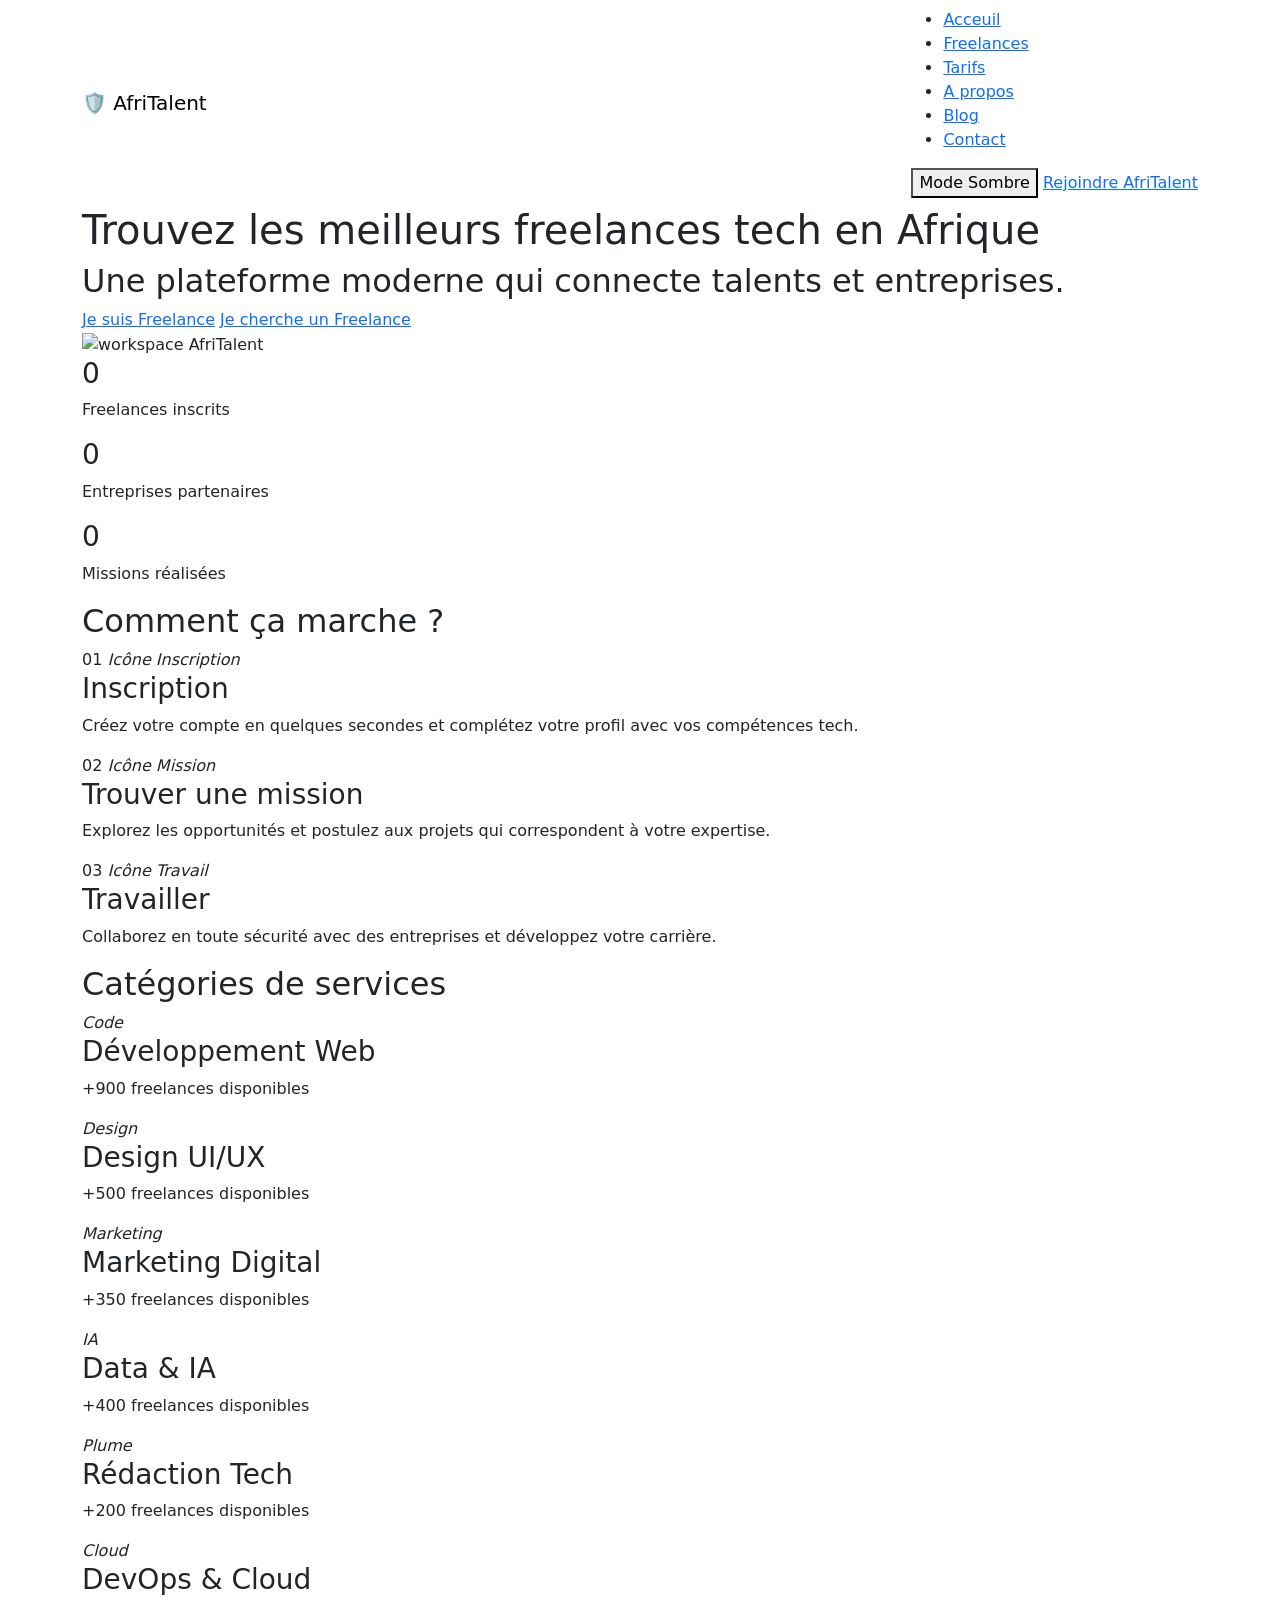
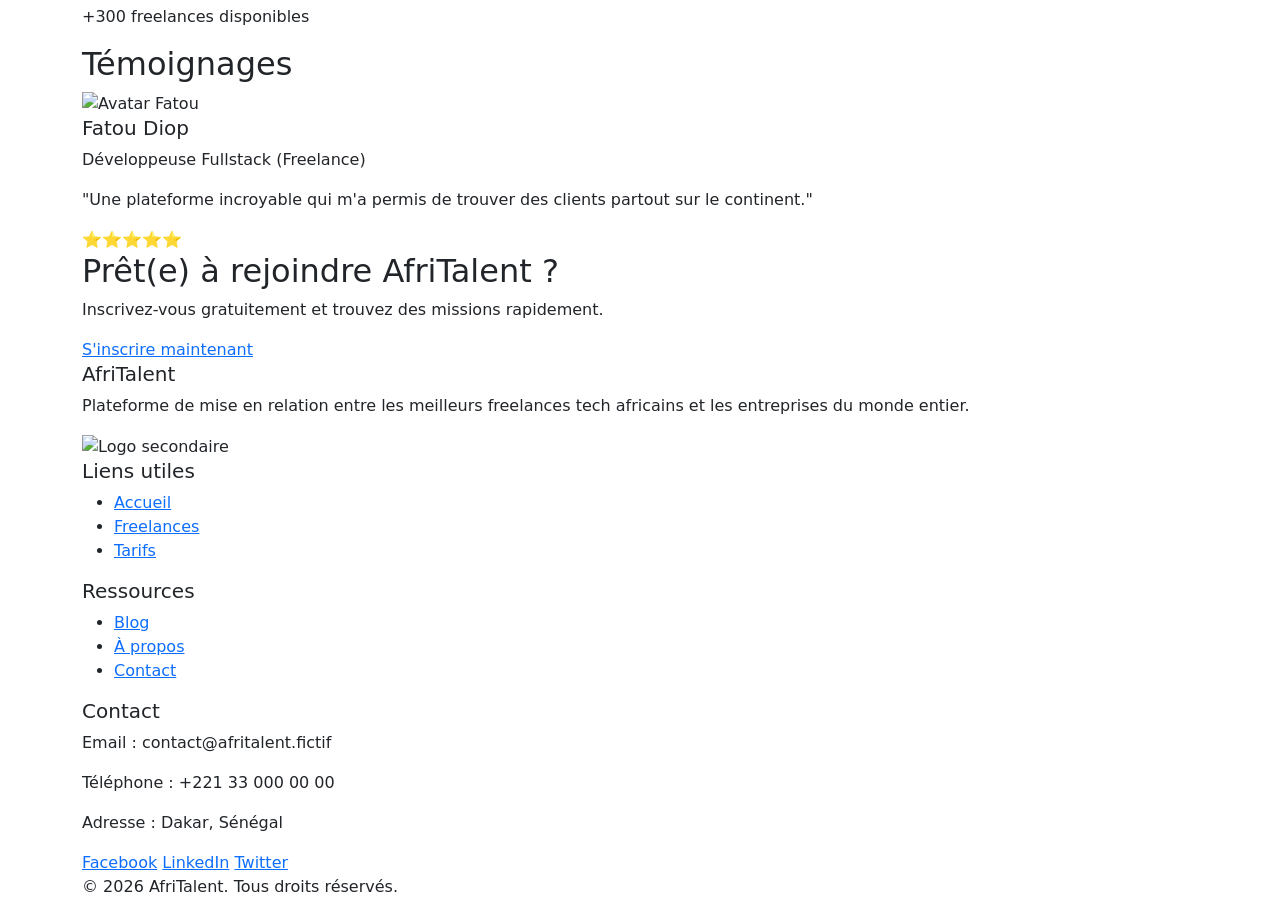
==== index.html @ 38b50f3f "HTML : structure complète des 5 pages avec sections et contenu texte" ====
<!DOCTYPE html>
<html lang="fr">
<head>
    <meta charset="UTF-8">
    <meta name="viewport" content="width=device-width, initial-scale=1.0">
    <title>AfriTalent</title>
    <link href="https://cdn.jsdelivr.net/npm/bootstrap@5.3.3/dist/css/bootstrap.min.css" rel="stylesheet">
    <link rel="stylesheet" href="css/style.css">
</head>
<body>
    <header>
        <nav class="navbar navbar-expand-lg">
            <div class="container">
                <a class="navbar-brand logo" href="index.html">
                  <span class="tech-icon">🛡️</span> Afri<span>Talent</span>
                </a>
                <div id="navbarNav">
                    <ul>
                        <li><a href="index.html">Acceuil</a></li>
                        <li><a href="freelances.html">Freelances</a></li>
                        <li><a href="tarifs.html">Tarifs</a></li>
                        <li><a href="about.html">A propos</a></li>
                        <li><a href="#blog">Blog</a></li>
                        <li><a href="contact.html">Contact</a></li>
                    </ul>
                    <button id="darkModeToggle">Mode Sombre</button>
                    <a href="contact.html">Rejoindre AfriTalent</a>

                </div>

          
            </div>
        </nav>
    </header>
    <main>
        <section>
            <div class="container">
                <h1>Trouvez les meilleurs freelances tech en Afrique</h1>
                <h2>Une plateforme moderne qui connecte talents et entreprises.</h2>
                <div>
                    <a href="freelances.html">Je suis Freelance</a>
                    <a href="freelances.html">Je cherche un Freelance</a>
                </div>

                <div class="hero-images">
                    <img src="Images/workspace.jpg" alt="workspace AfriTalent">

                </div>
                <div class="stats-container">
                    <div class="stat-item">
                        <h3 class="counter" data-target="2500">0</h3>
                        <p>Freelances inscrits</p>
                    </div>
                    
                        <div class="stat-item">
                            <h3 class="counter" data-target="800">0</h3>
                            <p>Entreprises partenaires</p>
                        </div>
                        <div class="stat-item">
                            <h3 class="counter" data-target="12000">0</h3>
                            <p>Missions réalisées</p>
                        </div>


                    
                </div>
            </div>
        </section>
        <section>
            <div class="container">
                <h2>Comment ça marche ?</h2>
                <div class="bento-raw-container">
                    <div class="bento-card">
                       <span>01</span>
                       <i class="icon-placeholder">Icône Inscription</i>
                       <h3>Inscription</h3>
                       <p>Créez votre compte en quelques secondes et complétez votre profil avec vos compétences tech.</p>
                    </div>
                   <div class="bento-card">
                      <span>02</span>
                      <i class="icon-placeholder">Icône Mission</i>
                      <h3>Trouver une mission</h3>
                      <p>Explorez les opportunités et postulez aux projets qui correspondent à votre expertise.</p>
                   </div>
                   <div class="bento-card">
                      <span>03</span>
                      <i class="icon-placeholder">Icône Travail</i>
                      <h3>Travailler</h3>
                      <p>Collaborez en toute sécurité avec des entreprises et développez votre carrière.</p>
                  </div>
               </div>
           </div>
       </section>

       <section>
         <div class="container">
             <h2>Catégories de services</h2>
             <div class="categories-raw-container">
                 <div class="category-card">
                      <i class="icon-placeholder">Code</i>
                      <h3>Développement Web</h3>
                      <p>+900 freelances disponibles</p>
                 </div>
                 <div class="category-card">
                     <i class="icon-placeholder">Design</i>
                     <h3>Design UI/UX</h3>
                     <p>+500 freelances disponibles</p>
                </div>
                <div class="category-card">
                 <i class="icon-placeholder">Marketing</i>
                 <h3>Marketing Digital</h3>
                 <p>+350 freelances disponibles</p>
               </div>
               <div class="category-card">
                  <i class="icon-placeholder">IA</i>
                  <h3>Data & IA</h3>
                  <p>+400 freelances disponibles</p>
              </div>
              <div class="category-card">
                  <i class="icon-placeholder">Plume</i>
                  <h3>Rédaction Tech</h3>
                  <p>+200 freelances disponibles</p>
              </div>
              <div class="category-card">
                 <i class="icon-placeholder">Cloud</i>
                 <h3>DevOps & Cloud</h3>
                 <p>+300 freelances disponibles</p>
              </div>
        </div>
      </div>
    </section>

    <section>
      <div class="container">
        <h2>Témoignages</h2>
        <div id="testimonialCarousel" class="carousel slide" data-bs-ride="carousel">
          <div class="carousel-inner">
            <div class="carousel-item active">
              <img src="images/avatar1.jpg" alt="Avatar Fatou">
              <h5>Fatou Diop</h5>
              <p>Développeuse Fullstack (Freelance)</p>
              <p>"Une plateforme incroyable qui m'a permis de trouver des clients partout sur le continent."</p>
              <span>⭐⭐⭐⭐⭐</span>
            </div>
            <div class="carousel-item">
              <img src="images/avatar2.jpg" alt="Avatar Amadou">
              <h5>Amadou Koné</h5>
              <p>Directeur Tech (Entreprise)</p>
              <p>"Le recrutement de développeurs qualifiés est devenu simple, rapide et transparent."</p>
              <span>⭐⭐⭐⭐⭐</span>
            </div>
            <div class="carousel-item">
              <img src="images/avatar3.jpg" alt="Avatar Samuel">
              <h5>Samuel Mensah</h5>
              <p>Expert Cloud (Freelance)</p>
              <p>"Le système de paiement et de suivi des missions me donne une totale tranquillité d'esprit."</p>
              <span>⭐⭐⭐⭐⭐</span>
            </div>
          </div>
        </div>
      </div>
    </section>

    <section>
      <div class="container">
        <h2>Prêt(e) à rejoindre AfriTalent ?</h2>
        <p>Inscrivez-vous gratuitement et trouvez des missions rapidement.</p>
        <a href="contact.html">S'inscrire maintenant</a>
      </div>
    </section>

  </main>

  <footer>
    <div class="container">
      <div class="footer-row">
        <div class="footer-col">
          <h5>AfriTalent</h5>
          <p>Plateforme de mise en relation entre les meilleurs freelances tech africains et les entreprises du monde entier.</p>
          <img src="images/logo-footer.png" alt="Logo secondaire">
        </div>
        <div class="footer-col">
          <h5>Liens utiles</h5>
          <ul>
            <li><a href="index.html">Accueil</a></li>
            <li><a href="freelances.html">Freelances</a></li>
            <li><a href="tarifs.html">Tarifs</a></li>
          </ul>
        </div>
        <div class="footer-col">
          <h5>Ressources</h5>
          <ul>
            <li><a href="#blog">Blog</a></li>
            <li><a href="about.html">À propos</a></li>
            <li><a href="contact.html">Contact</a></li>
          </ul>
        </div>
        <div class="footer-col">
          <h5>Contact</h5>
          <p>Email : contact@afritalent.fictif</p>
          <p>Téléphone : +221 33 000 00 00</p>
          <p>Adresse : Dakar, Sénégal</p>
          <div class="social-links">
            <a href="#">Facebook</a>
            <a href="#">LinkedIn</a>
            <a href="#">Twitter</a>
          </div>
        </div>
      </div>
      
      <div class="footer-bottom">
        <p>&copy; <span id="year">2026</span> AfriTalent. Tous droits réservés.</p>
      </div>
    </div>
  </footer>
                </div>
            </div>
        </section>
    </main>

    <script src="https://cdn.jsdelivr.net/npm/bootstrap@5.3.3/dist/js/bundle.min.js"></script>
    <script src="js/main.js"></script>
</body>
</html>
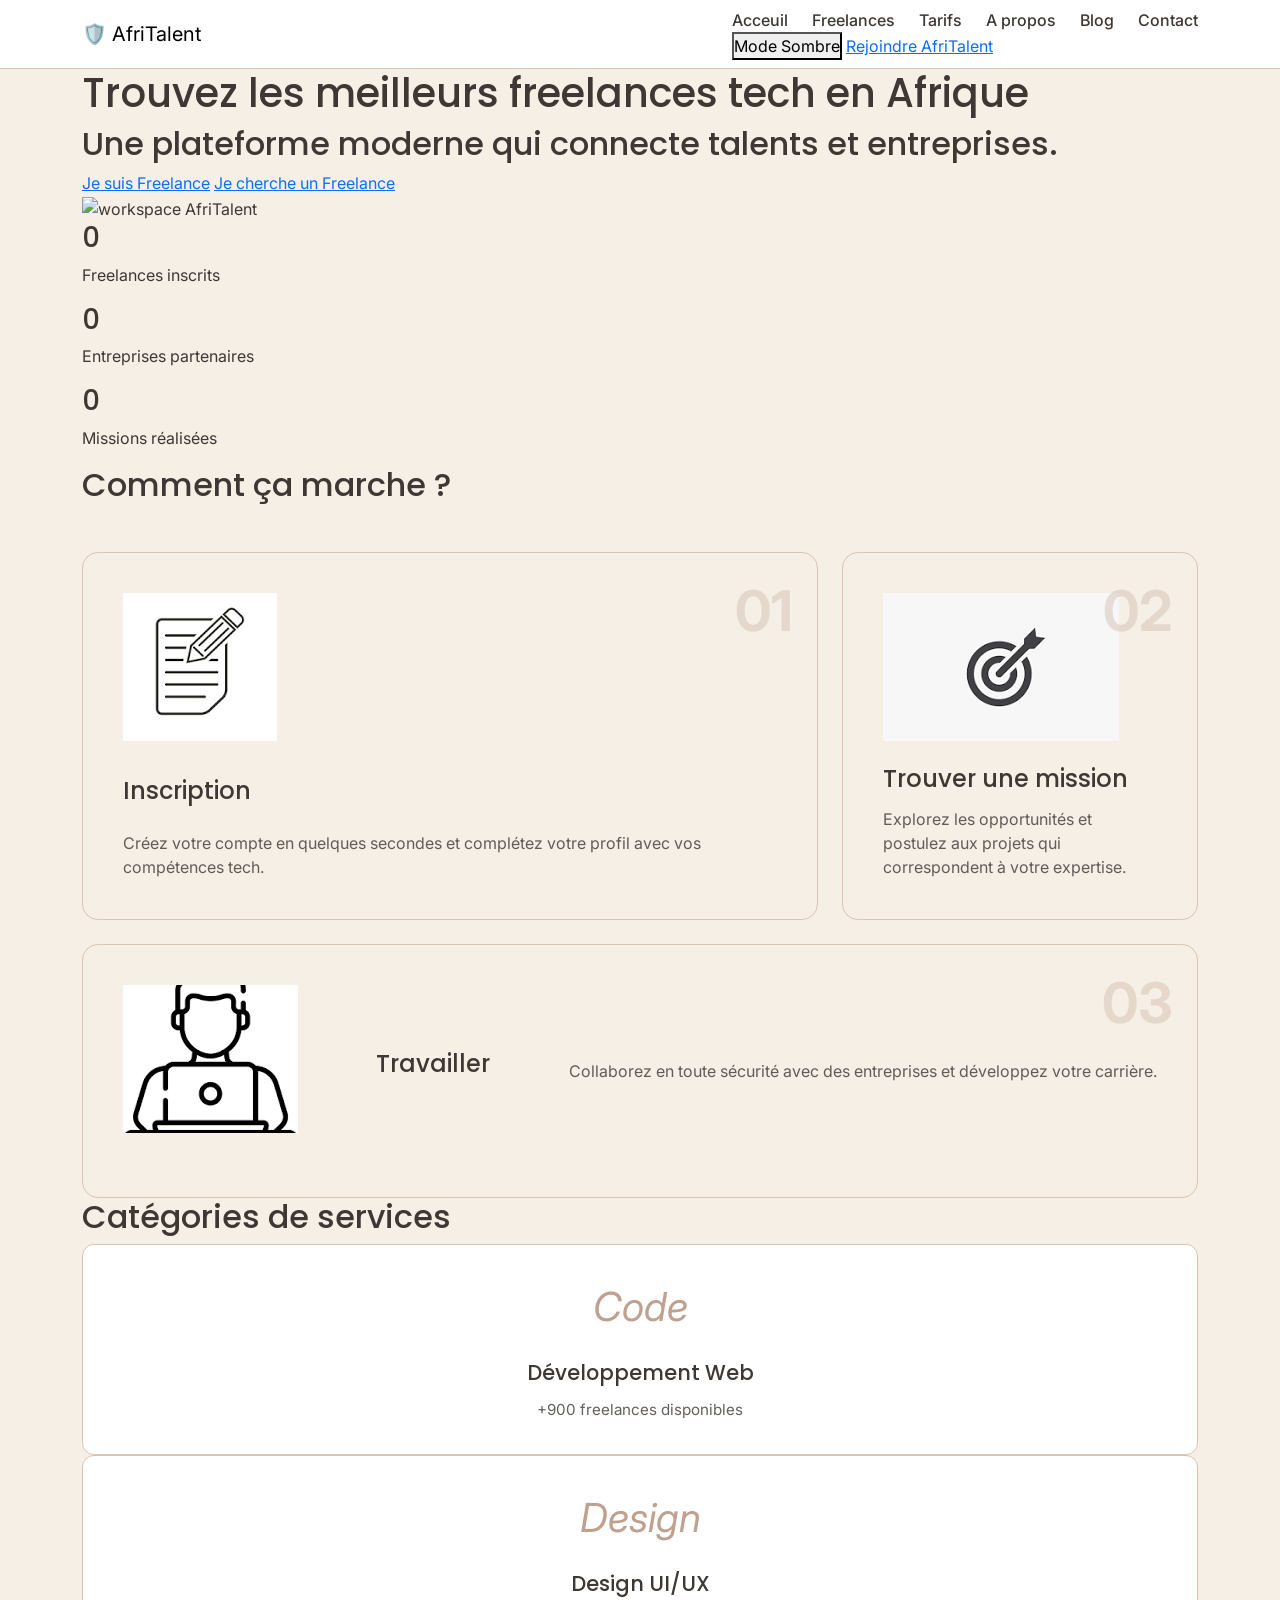
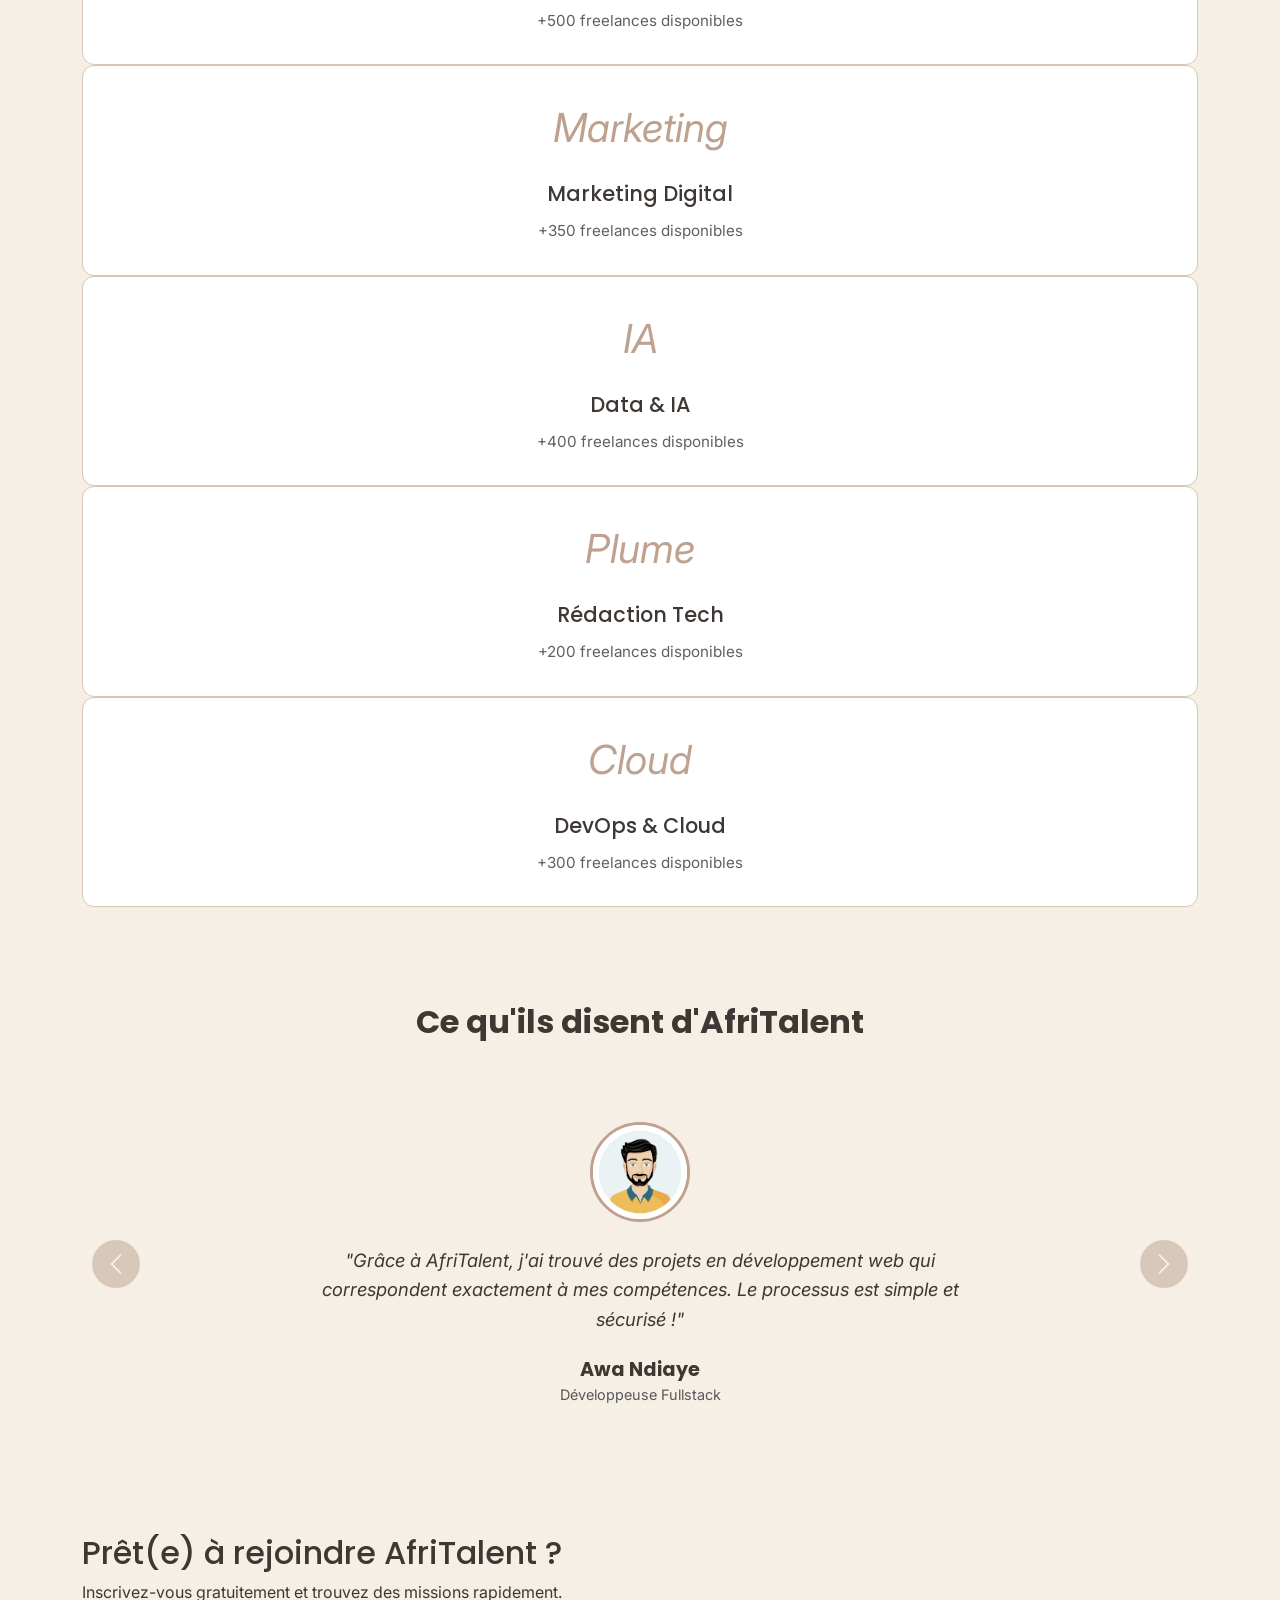
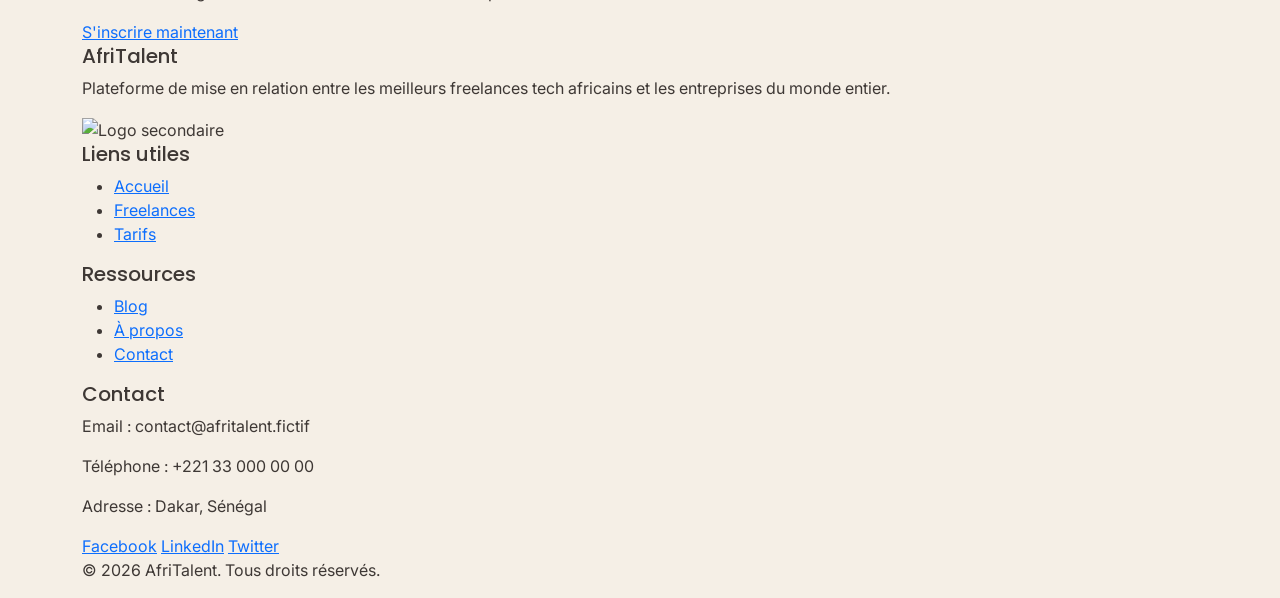
==== commit d613178a: "Design de la page d'accueil avec Bento Grid, Catégories et Carrousel" ====
--- a/index.html
+++ b/index.html
@@ -6,6 +6,7 @@
     <title>AfriTalent</title>
     <link href="https://cdn.jsdelivr.net/npm/bootstrap@5.3.3/dist/css/bootstrap.min.css" rel="stylesheet">
     <link rel="stylesheet" href="css/style.css">
+    
 </head>
 <body>
     <header>
@@ -44,6 +45,7 @@
 
                 <div class="hero-images">
                     <img src="Images/workspace.jpg" alt="workspace AfriTalent">
+                    
 
                 </div>
                 <div class="stats-container">
@@ -72,19 +74,19 @@
                 <div class="bento-raw-container">
                     <div class="bento-card">
                        <span>01</span>
-                       <i class="icon-placeholder">Icône Inscription</i>
+                       <i class="icon-placeholder"><img src="images/inscription.png" alt="inscription"></i>
                        <h3>Inscription</h3>
                        <p>Créez votre compte en quelques secondes et complétez votre profil avec vos compétences tech.</p>
                     </div>
                    <div class="bento-card">
                       <span>02</span>
-                      <i class="icon-placeholder">Icône Mission</i>
+                      <i class="icon-placeholder"><img src="images/téléchargement (2).png" alt="mission"></i>
                       <h3>Trouver une mission</h3>
                       <p>Explorez les opportunités et postulez aux projets qui correspondent à votre expertise.</p>
                    </div>
                    <div class="bento-card">
                       <span>03</span>
-                      <i class="icon-placeholder">Icône Travail</i>
+                      <i class="icon-placeholder"><img src="images/travail.png" alt="travail"></i>
                       <h3>Travailler</h3>
                       <p>Collaborez en toute sécurité avec des entreprises et développez votre carrière.</p>
                   </div>
@@ -130,36 +132,48 @@
       </div>
     </section>
 
-    <section>
-      <div class="container">
-        <h2>Témoignages</h2>
-        <div id="testimonialCarousel" class="carousel slide" data-bs-ride="carousel">
-          <div class="carousel-inner">
-            <div class="carousel-item active">
-              <img src="images/avatar1.jpg" alt="Avatar Fatou">
-              <h5>Fatou Diop</h5>
-              <p>Développeuse Fullstack (Freelance)</p>
-              <p>"Une plateforme incroyable qui m'a permis de trouver des clients partout sur le continent."</p>
-              <span>⭐⭐⭐⭐⭐</span>
-            </div>
-            <div class="carousel-item">
-              <img src="images/avatar2.jpg" alt="Avatar Amadou">
-              <h5>Amadou Koné</h5>
-              <p>Directeur Tech (Entreprise)</p>
-              <p>"Le recrutement de développeurs qualifiés est devenu simple, rapide et transparent."</p>
-              <span>⭐⭐⭐⭐⭐</span>
-            </div>
-            <div class="carousel-item">
-              <img src="images/avatar3.jpg" alt="Avatar Samuel">
-              <h5>Samuel Mensah</h5>
-              <p>Expert Cloud (Freelance)</p>
-              <p>"Le système de paiement et de suivi des missions me donne une totale tranquillité d'esprit."</p>
-              <span>⭐⭐⭐⭐⭐</span>
-            </div>
-          </div>
-        </div>
-      </div>
-    </section>
+   <section class="testimonials-section">
+    <div class="container">
+        <h2 class="text-center mb-5 fw-bold">Ce qu'ils disent d'AfriTalent</h2>
+        
+        <div id="testimonialCarousel" class="carousel slide" data-bs-ride="carousel" data-bs-interval="4000">
+            <div class="carousel-inner">
+                
+                <!-- Témoignage 1 (Actif) -->
+                <div class="carousel-item active">
+                    <div class="testimonial-item">
+                        <!-- Remplacer l'URL par une vraie image de ton dossier si nécessaire -->
+                        <img src="images/avatar3.jpg" alt="Avatar Awa Ndiaye">
+                        <p>"Grâce à AfriTalent, j'ai trouvé des projets en développement web qui correspondent exactement à mes compétences. Le processus est simple et sécurisé !"</p>
+                        <h5>Awa Ndiaye</h5>
+                        <small class="text-muted">Développeuse Fullstack</small>
+                    </div>
+                </div>
+                
+                <!-- Témoignage 2 -->
+                <div class="carousel-item">
+                    <div class="testimonial-item">
+                        <img src="images/avatar1.avif" alt="Avatar Moussa Kamara">
+                        <p>"Une plateforme moderne et indispensable pour recruter les meilleurs talents tech en Afrique. Nous avons trouvé notre perle rare en quelques jours."</p>
+                        <h5>Moussa Kamara</h5>
+                        <small class="text-muted">Directeur Tech – InnoTech</small>
+                    </div>
+                </div>
+
+            </div>
+            
+            <!-- Boutons Précédent / Suivant -->
+            <button class="carousel-control-prev" type="button" data-bs-target="#testimonialCarousel" data-bs-slide="prev">
+                <span class="carousel-control-prev-icon" aria-hidden="true"></span>
+                <span class="visually-hidden">Précédent</span>
+            </button>
+            <button class="carousel-control-next" type="button" data-bs-target="#testimonialCarousel" data-bs-slide="next">
+                <span class="carousel-control-next-icon" aria-hidden="true"></span>
+                <span class="visually-hidden">Suivant</span>
+            </button>
+        </div>
+    </div>
+</section>
 
     <section>
       <div class="container">
--- a/css/style.css
+++ b/css/style.css
@@ -0,0 +1,343 @@
+/* ==========================================================================
+   1. VARIABLES CSS (6 obligatoires) & POLICES GOOGLE FONTS
+   ========================================================================== */
+/* Importation des 2 Google Fonts (Titres: Poppins / Corps: Inter) */
+@import url('https://fonts.googleapis.com/css2?family=Inter:wght@400;500&family=Poppins:wght@600;700&display=swap');
+
+:root {
+    /* Ta palette personnalisée issue de l'image */
+    --primary-color: #bfa18f;       /* 1. Couleur principale (Taupe/Sable soutenu) */
+    --secondary-color: #d9c5b2;     /* 2. Couleur secondaire (Beige doux) */
+    --light-color: #f5efe6;         /* 3. Couleur claire (Crème de fond principal) */
+    --dark-color: #3e3835;          /* 4. Couleur sombre (Texte et contrastes foncés) */
+    
+    /* Typographie */
+    --font-titles: 'Poppins', sans-serif; /* 5. Police pour les titres */
+    --font-body: 'Inter', sans-serif;     /* 6. Police pour le corps de texte */
+}
+
+/* ==========================================================================
+   2. RESET CSS & STYLES DE BASE (Marges, paddings, body)
+   ========================================================================== */
+* {
+    margin: 0;
+    padding: 0;
+    box-sizing: border-box;
+}
+
+body {
+    font-family: var(--font-body);
+    background-color: var(--light-color);
+    color: var(--dark-color);
+}
+
+h1, h2, h3, h4, h5, h6 {
+    font-family: var(--font-titles);
+    color: var(--dark-color);
+}
+
+/* ==========================================================================
+   3. NAVBAR STYLISÉE (Liens alignés)
+   ========================================================================== */
+header {
+    background-color: #ffffff;
+    border-bottom: 1px solid var(--secondary-color);
+}
+
+/* Alignement horizontal des liens du menu */
+#navbarNav ul {
+    list-style: none;
+    display: flex;
+    align-items: center;
+    gap: 1.5rem;
+    margin: 0;
+    padding: 0;
+}
+
+#navbarNav ul li a {
+    text-decoration: none;
+    color: var(--dark-color);
+    font-weight: 500;
+}
+/* ==========================================================================
+   4. SECTION HERO (Disposition asymétrique & Typographie expressive)
+   ========================================================================== */
+.hero-section {
+    padding: 5rem 0;
+    background-color: var(--light-color); /* Ton fond crème #F5EFE6 */
+}
+
+/* Aligne le texte à gauche et l'image à droite de façon asymétrique */
+.hero-row {
+    display: flex;
+    align-items: center;
+    justify-content: space-between;
+    flex-wrap: wrap;
+    gap: 3rem;
+}
+
+/* Bloc de texte (prend un peu plus de la moitié de l'espace) */
+.hero-text {
+    flex: 1;
+    min-width: 300px;
+}
+
+/* H1 très grand et expressif avec ta police Poppins */
+.hero-text h1 {
+    font-size: 3rem;
+    line-height: 1.2;
+    color: var(--dark-color); /* Ton marron/taupe foncé */
+    margin-bottom: 1.5rem;
+}
+
+.hero-text p {
+    font-size: 1.2rem;
+    color: var(--dark-color);
+    opacity: 0.9;
+    margin-bottom: 2.5rem;
+}
+
+/* Conteneur des deux boutons d'action (CTA) */
+.hero-buttons {
+    display: flex;
+    gap: 1rem;
+    flex-wrap: wrap;
+}
+
+/* Style de tes boutons personnalisés avec ta palette */
+.hero-btn-primary {
+    background-color: var(--primary-color); /* Taupe soutenu */
+    color: #ffffff !important;
+    padding: 0.8rem 1.8rem;
+    border-radius: 8px;
+    font-weight: 500;
+    border: none;
+    transition: background-color 0.2s ease;
+}
+
+.hero-btn-primary:hover {
+    background-color: var(--dark-color);
+}
+
+.hero-btn-secondary {
+    background-color: transparent;
+    color: var(--dark-color) !important;
+    padding: 0.8rem 1.8rem;
+    border-radius: 8px;
+    font-weight: 500;
+    border: 2px solid var(--secondary-color); /* Bordure beige doux */
+    transition: all 0.2s ease;
+}
+
+.hero-btn-secondary:hover {
+    background-color: var(--secondary-color);
+}
+
+/* Bloc Image (prend le reste de l'espace à droite) */
+.hero-image {
+    flex: 1;
+    min-width: 300px;
+    text-center: right;
+}
+
+/* Image fluide et légèrement stylisée */
+.hero-image img {
+    max-width: 100%;
+    height: auto;
+    border-radius: 12px;
+}/* ==========================================================================
+   5. SECTION "COMMENT ÇA MARCHE" (Bento Grid avec CSS Grid)
+   ========================================================================== */
+.bento-grid-section {
+    padding: 5rem 0;
+    background-color: #ffffff; /* Fond blanc pour détacher de la section Hero */
+}
+
+/* Conteneur principal en CSS Grid */
+.bento-raw-container {
+    display: grid;
+    grid-template-columns: repeat(3, 150fr); /* 3 colonnes de base */
+    gap: 1.5rem; /* Espace entre les cases */
+    margin-top: 3rem;
+}
+
+/* Style général de chaque carte Bento */
+.bento-card {
+    background-color: var(--light-color); /* Ton fond crème #F5EFE6 */
+    border: 1px solid var(--secondary-color); /* Bordure beige doux */
+    border-radius: 16px;
+    padding: 2.5rem;
+    position: relative;
+    overflow: hidden;
+    display: flex;
+    flex-direction: column;
+    justify-content: space-between;
+}
+
+/* Effet de disposition asymétrique pour la Bento Box (sur grand écran) */
+/* La carte 1 (Inscription) prendra deux colonnes de large */
+.bento-card:nth-child(1) {
+    grid-column: span 2;
+}
+
+/* La carte 2 (Trouver une mission) prendra une colonne */
+.bento-card:nth-child(2) {
+    grid-column: span 1;
+}
+
+/* La carte 3 (Travailler) occupera toute la largeur en dessous */
+.bento-card:nth-child(3) {
+    grid-column: span 3;
+    flex-direction: row; /* Aligne le texte horizontalement pour cette grande carte */
+    align-items: center;
+    gap: 2rem;
+}
+
+/* Stylisation des petits éléments à l'intérieur */
+.bento-card span {
+    font-size: 3.5rem;
+    font-weight: 700;
+    color: var(--primary-color); /* Ton taupe #BFA18F */
+    opacity: 0.3;
+    position: absolute;
+    top: 1rem;
+    right: 1.5rem;
+}
+
+.bento-card i {
+    font-size: 2.5rem;
+    color: var(--primary-color);
+    margin-bottom: 1.5rem;
+}
+
+/* Ajustement pour le texte de la carte 3 qui est à l'horizontale */
+.bento-card:nth-child(3) .bento-text-wrapper {
+    flex: 1;
+}
+
+.bento-card h3 {
+    font-size: 1.5rem;
+    margin-bottom: 0.8rem;
+    color: var(--dark-color);
+}
+
+.bento-card p {
+    font-size: 1rem;
+    color: var(--dark-color);
+    opacity: 0.8;
+    margin: 0;
+}
+/* ==========================================================================
+   6. SECTION "CATÉGORIES DE SERVICES" (Cartes & Effets Hover obligatoires)
+   ========================================================================== */
+.categories-section {
+    padding: 5rem 0;
+    background-color: var(--light-color); /* Ton fond crème #F5EFE6 */
+}
+
+/* Style de base pour chaque carte de service */
+.category-card {
+    background-color: #ffffff;
+    border: 1px solid var(--secondary-color); /* Bordure beige doux */
+    border-radius: 12px;
+    padding: 2rem;
+    text-align: center;
+    /* Transition fluide indispensable pour l'effet de survol */
+    transition: transform 0.3s ease, box-shadow 0.3s ease, border-color 0.3s ease;
+    height: 100%; /* Pour que toutes les cartes aient la même hauteur */
+}
+
+/* Icônes dans les cartes */
+.category-card i {
+    font-size: 2.5rem;
+    color: var(--primary-color); /* Ton taupe #BFA18F */
+    margin-bottom: 1.5rem;
+    display: inline-block;
+}
+
+.category-card h3 {
+    font-size: 1.3rem;
+    margin-bottom: 0.8rem;
+    color: var(--dark-color);
+}
+
+.category-card p {
+    font-size: 0.95rem;
+    color: var(--dark-color);
+    opacity: 0.8;
+    margin: 0;
+}
+
+/* L'EFFET HOVER EXIGÉ PAR LE SUJET */
+.category-card:hover {
+    transform: translateY(-8px); /* La carte se soulève de 8 pixels */
+    box-shadow: 0 10px 20px rgba(62, 56, 53, 0.15); /* Apparition d'une ombre douce */
+    border-color: var(--primary-color); /* La bordure devient taupe au survol */
+}
+/* ==========================================================================
+   7. SECTION TÉMOIGNAGES (Carrousel Bootstrap - Version Corrigée)
+   ========================================================================== */
+.testimonials-section {
+    padding: 6rem 0; /* Plus d'espace en haut et en bas pour respirer */
+    background-color: var(--bg-light-color); /* Utilise ton fond crème */
+}
+
+/* Centre et limite la largeur du carrousel */
+.carousel-inner {
+    max-width: 750px;
+    margin: 0 auto;
+}
+
+.testimonial-item {
+    text-align: center;
+    padding: 2rem 3rem; /* Plus d'espace sur les côtés pour éviter que le texte touche les flèches */
+}
+
+.testimonial-item img {
+    width: 100px;
+    height: 100px;
+    border-radius: 50%;
+    object-fit: cover;
+    margin: 0 auto 1.5rem auto;
+    display: block;
+    border: 3px solid var(--primary-color); /* Ta bordure taupe */
+}
+
+.testimonial-item p {
+    font-size: 1.15rem;
+    font-style: italic;
+    color: var(--dark-color);
+    line-height: 1.6;
+    margin-bottom: 1.5rem;
+}
+
+.testimonial-item h5 {
+    font-size: 1.2rem;
+    font-weight: 700;
+    color: var(--dark-color);
+    margin-bottom: 0.2rem;
+}
+
+.testimonial-item small {
+    display: block;
+    font-size: 0.9rem;
+    color: var(--primary-color); /* Le métier s'affiche en taupe */
+}
+
+/* Correction des flèches pour qu'elles soient bien visibles (en taupe) */
+.carousel-control-prev-icon,
+.carousel-control-next-icon {
+    background-color: var(--primary-color) !important; /* Force la couleur taupe */
+    border-radius: 50%;
+    width: 3rem;
+    height: 3rem;
+    background-size: 50%; /* Centre bien la flèche blanche dans le rond taupe */
+}
+
+/* Écarte légèrement les flèches du texte */
+.carousel-control-prev {
+    left: -50px;
+}
+.carousel-control-next {
+    right: -50px;
+}
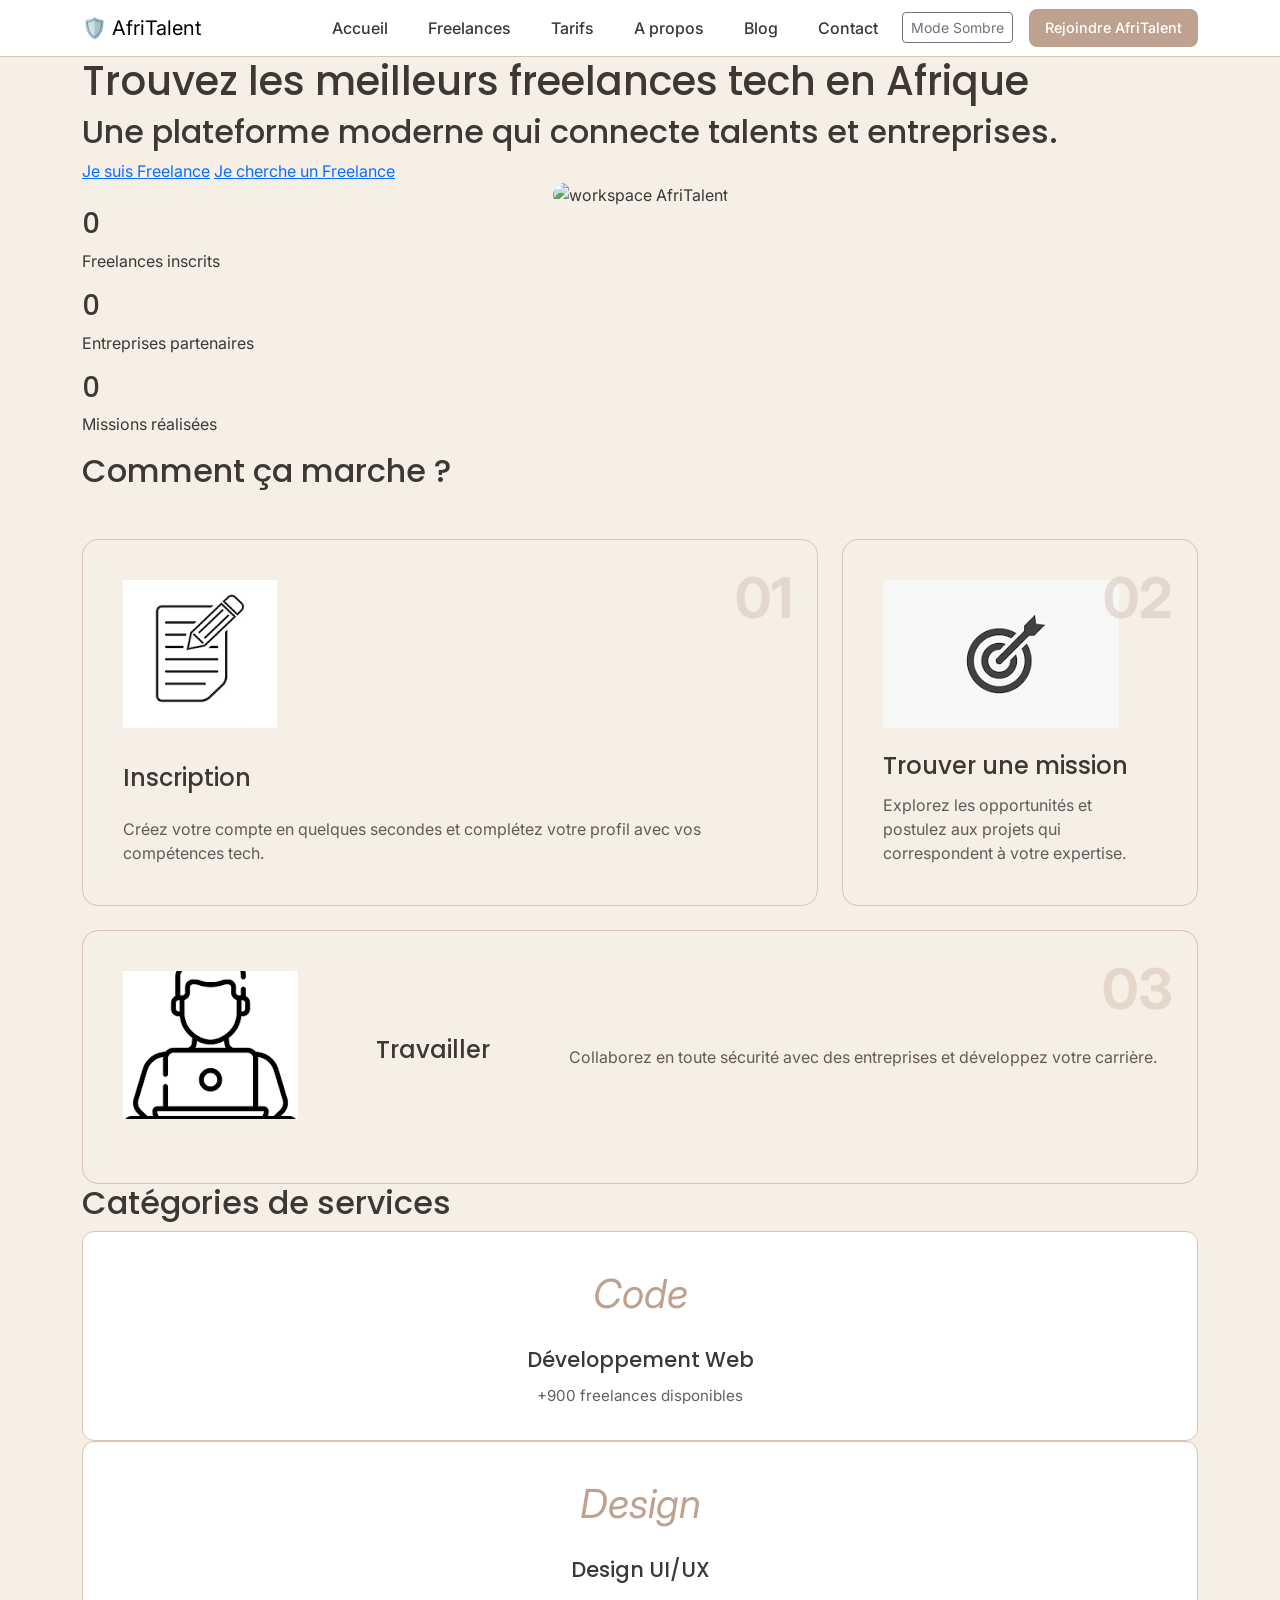
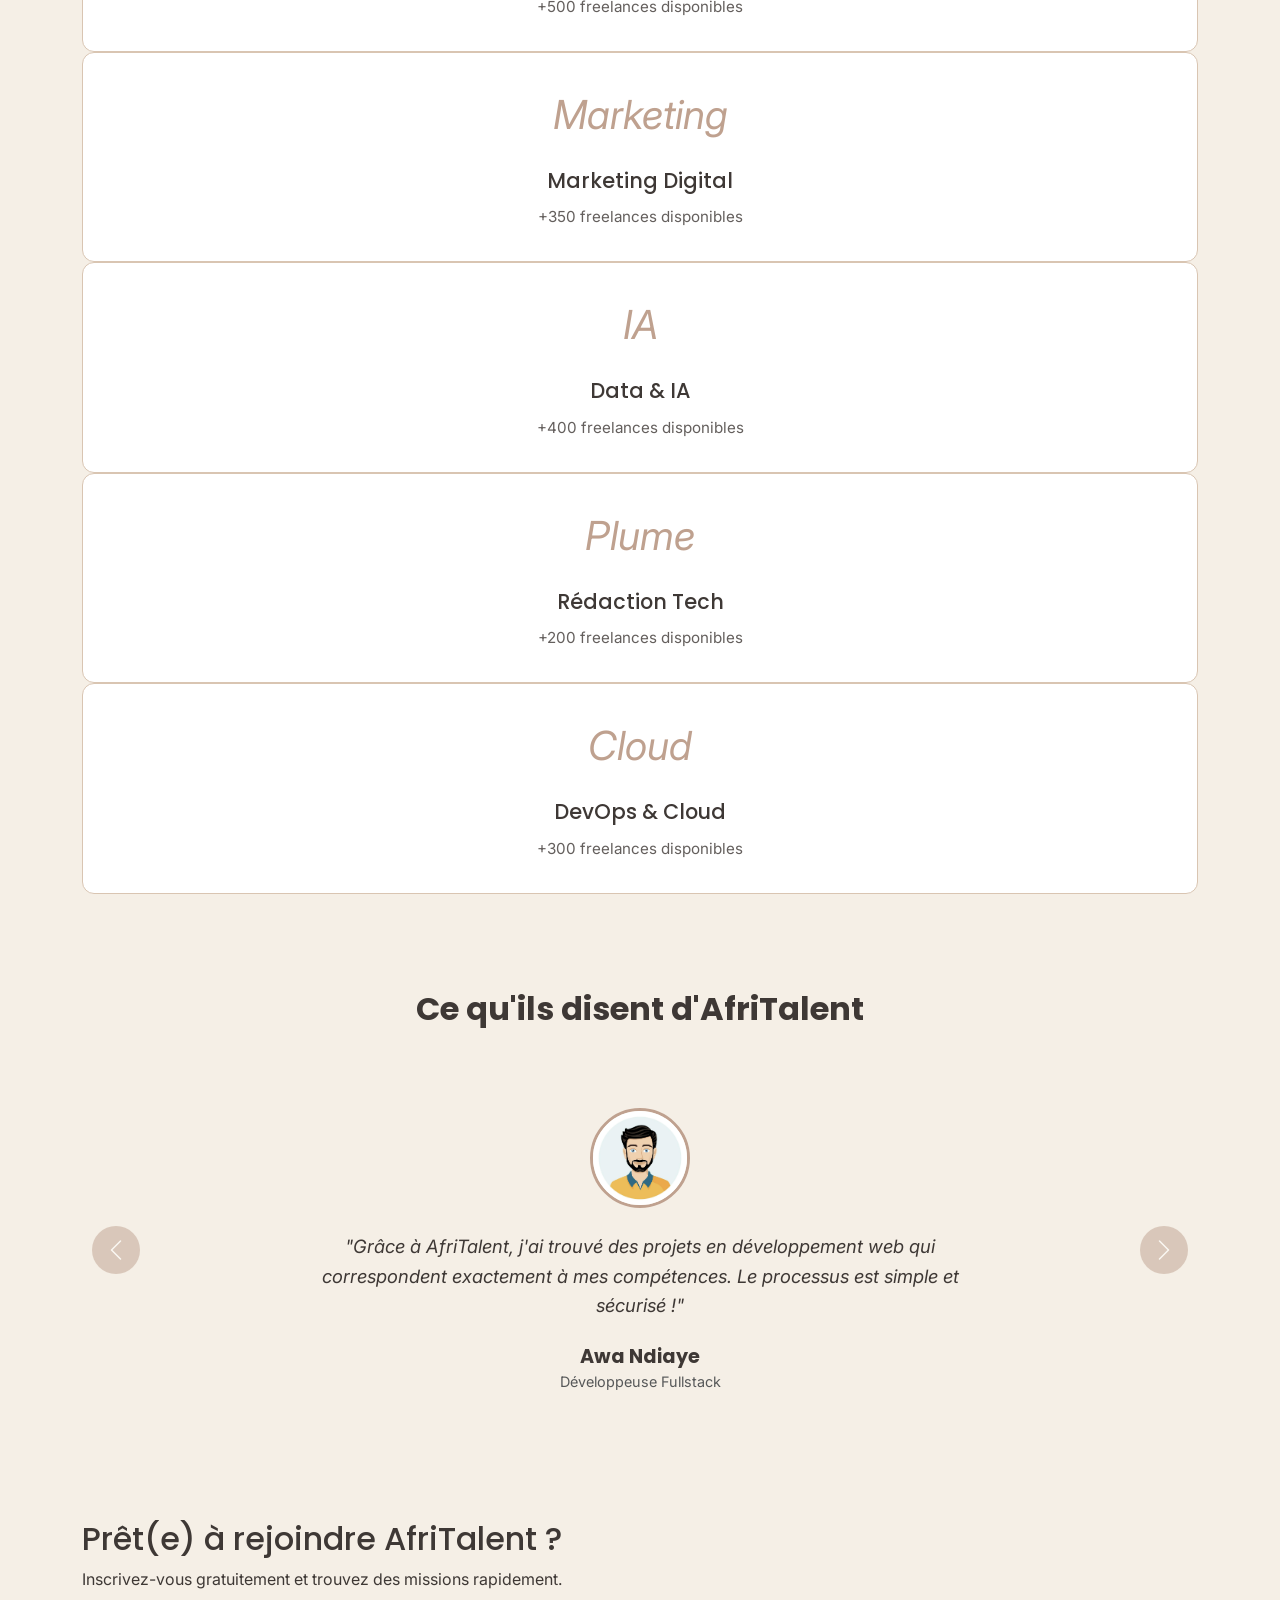
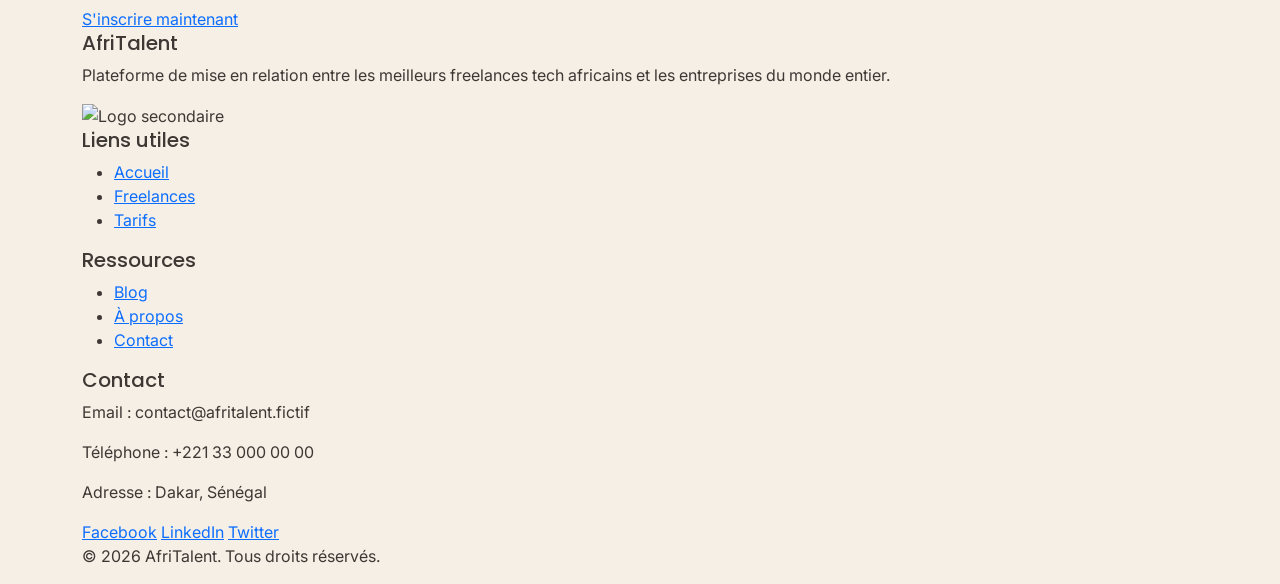
==== commit 5ae39c8b: "CSS : responsive design mobile et tablette, media queries" ====
--- a/index.html
+++ b/index.html
@@ -10,28 +10,35 @@
 </head>
 <body>
     <header>
-        <nav class="navbar navbar-expand-lg">
-            <div class="container">
-                <a class="navbar-brand logo" href="index.html">
-                  <span class="tech-icon">🛡️</span> Afri<span>Talent</span>
-                </a>
-                <div id="navbarNav">
-                    <ul>
-                        <li><a href="index.html">Acceuil</a></li>
-                        <li><a href="freelances.html">Freelances</a></li>
-                        <li><a href="tarifs.html">Tarifs</a></li>
-                        <li><a href="about.html">A propos</a></li>
-                        <li><a href="#blog">Blog</a></li>
-                        <li><a href="contact.html">Contact</a></li>
-                    </ul>
-                    <button id="darkModeToggle">Mode Sombre</button>
-                    <a href="contact.html">Rejoindre AfriTalent</a>
-
-                </div>
-
-          
-            </div>
-        </nav>
+      <nav class="navbar navbar-expand-lg navbar-light bg-white">
+    <div class="container">
+        <a class="navbar-brand logo" href="index.html">
+            <span class="tech-icon">🛡️</span> Afri<span>Talent</span>
+        </a>
+        
+        <button class="navbar-toggler" type="button" data-bs-toggle="collapse" data-bs-target="#navbarNav" aria-controls="navbarNav" aria-expanded="false" aria-label="Toggle navigation">
+            <span class="navbar-toggler-icon"></span>
+        </button>
+        
+        <div class="collapse navbar-collapse" id="navbarNav">
+            <ul class="navbar-nav ms-auto mb-2 mb-lg-0 align-items-center" id="navbarMenuLinks">
+                <li class="nav-item"><a class="nav-link" href="index.html">Accueil</a></li>
+                <li class="nav-item"><a class="nav-link" href="freelances.html">Freelances</a></li>
+                <li class="nav-item"><a class="nav-link" href="tarifs.html">Tarifs</a></li>
+                <li class="nav-item"><a class="nav-link" href="about.html">A propos</a></li>
+                <li class="nav-item"><a class="nav-link" href="#blog">Blog</a></li>
+                <li class="nav-item"><a class="nav-link" href="contact.html">Contact</a></li>
+            </ul>
+            
+            <div class="d-flex align-items-center gap-3 ms-lg-3 navigation-actions">
+                <button id="darkModeToggle" class="btn btn-outline-secondary btn-sm">Mode Sombre</button>
+                <a href="contact.html" class="hero-btn-primary" style="padding: 0.5rem 1rem; font-size: 0.9rem; text-decoration: none;">Rejoindre AfriTalent</a>
+            </div>
+        </div>
+    </div>
+</nav>
+        
+     
     </header>
     <main>
         <section>
--- a/css/style.css
+++ b/css/style.css
@@ -134,18 +134,23 @@
 }
 
 /* Bloc Image (prend le reste de l'espace à droite) */
-.hero-image {
+/* Trouve et remplace ces deux blocs vers la ligne 138-145 */
+.hero-images {
     flex: 1;
     min-width: 300px;
-    text-center: right;
-}
-
-/* Image fluide et légèrement stylisée */
-.hero-image img {
-    max-width: 100%;
-    height: auto;
+    text-align: center;
+    display: flex;         /* Ajoute ça pour centrer la boîte */
+    justify-content: center;
+    align-items: center;
+}
+
+.hero-images img {
+    max-width: 95% !important; /* Force la réduction à 60% de sa taille */
+    height: auto !important;
     border-radius: 12px;
-}/* ==========================================================================
+    object-fit: contain;
+}
+/* ==========================================================================
    5. SECTION "COMMENT ÇA MARCHE" (Bento Grid avec CSS Grid)
    ========================================================================== */
 .bento-grid-section {
@@ -341,3 +346,116 @@
 .carousel-control-next {
     right: -50px;
 }
+/* ==========================================================================
+   8. PAGE FREELANCES : CARTES DE PROFIL (Ajustements)
+   ========================================================================== */
+.card, .freelance-card {
+    background-color: #ffffff;
+    border-radius: 12px;
+    
+    /* 1. CORRECTION DES COINS : Empêche l'image de dépasser des bords arrondis */
+    overflow: hidden; 
+    
+    /* 2. ALIGNEMENT DES BOUTONS : Aligne tout parfaitement en hauteur */
+    display: flex;
+    flex-direction: column;
+    height: 100%;
+}
+
+/* 3. FORCE LE BOUTON À RESTER TOUT EN BAS DE LA CARTE */
+.card-body { 
+    display: flex;
+    flex-direction: column;
+    flex-grow: 1;
+}
+
+.card-body a, .card-body .btn {
+    margin-top: auto; /* Pousse le lien "Voir le profil" tout en bas de la boîte */
+    padding-top: 0.5rem;
+}
+/* ==========================================================================
+   9. RESPONSIVE DESIGN (Media Queries)
+   ========================================================================== */
+
+/* 🌍 AJUSTEMENTS POUR TABLETTE (Écrans inférieurs à 992px) */
+@media (max-width: 991.98px) {
+    .hero-row {
+        flex-direction: column; /* L'image passe sous le texte dans le Hero */
+        text-align: center;
+    }
+    
+    .hero-text {
+        min-width: 100%;
+        margin-bottom: 2rem;
+    }
+    
+    /* Évite que les flèches du carrousel sortent de l'écran */
+    .carousel-control-prev { left: 10px; }
+    .carousel-control-next { right: 10px; }
+}
+
+/* 📱 AJUSTEMENTS POUR MOBILE (Écrans inférieurs à 768px) */
+@media (max-width: 767.98px) {
+    /* On réduit légèrement la taille des gros titres pour qu'ils ne débordent pas */
+    h1, .hero-text h1 {
+        font-size: 2rem !important;
+    }
+    
+    h2 {
+        font-size: 1.75rem !important;
+    }
+    
+    .bento-raw-container {
+        grid-template-columns: 1fr; /* La bento grid passe sur une seule colonne */
+    }
+    
+    .bento-card {
+        grid-column: span 1 !important; /* Toutes les cartes Bento prennent la pleine largeur */
+        padding: 1.5rem;
+    }
+    
+    .testimonial-item {
+        padding: 1.5rem 1rem;
+    }
+    
+    .testimonial-item p {
+        font-size: 1rem;
+    }
+    /* Ajustement de la liste pour le menu responsive */
+.navbar-nav {
+    list-style: none;
+    padding-left: 0;
+    margin-bottom: 0;
+    display: flex;
+    gap: 1.5rem;
+}
+
+/* Style de base pour les liens de navigation */
+.nav-link {
+    text-decoration: none;
+    color: var(--dark-color);
+    font-weight: 500;
+    transition: color 0.2s;
+}
+
+.nav-link:hover {
+    color: var(--primary-color);
+}
+
+/* Sur mobile, on empile les éléments proprement */
+@media (max-width: 991.98px) {
+    .navbar-collapse {
+        padding: 1rem 0;
+    }
+    .navbar-nav {
+        flex-direction: column;
+        align-items: flex-start;
+        gap: 1rem;
+        margin-bottom: 1rem;
+    }
+    .navigation-actions {
+        flex-direction: column;
+        align-items: flex-start;
+        width: 100%;
+    }
+}
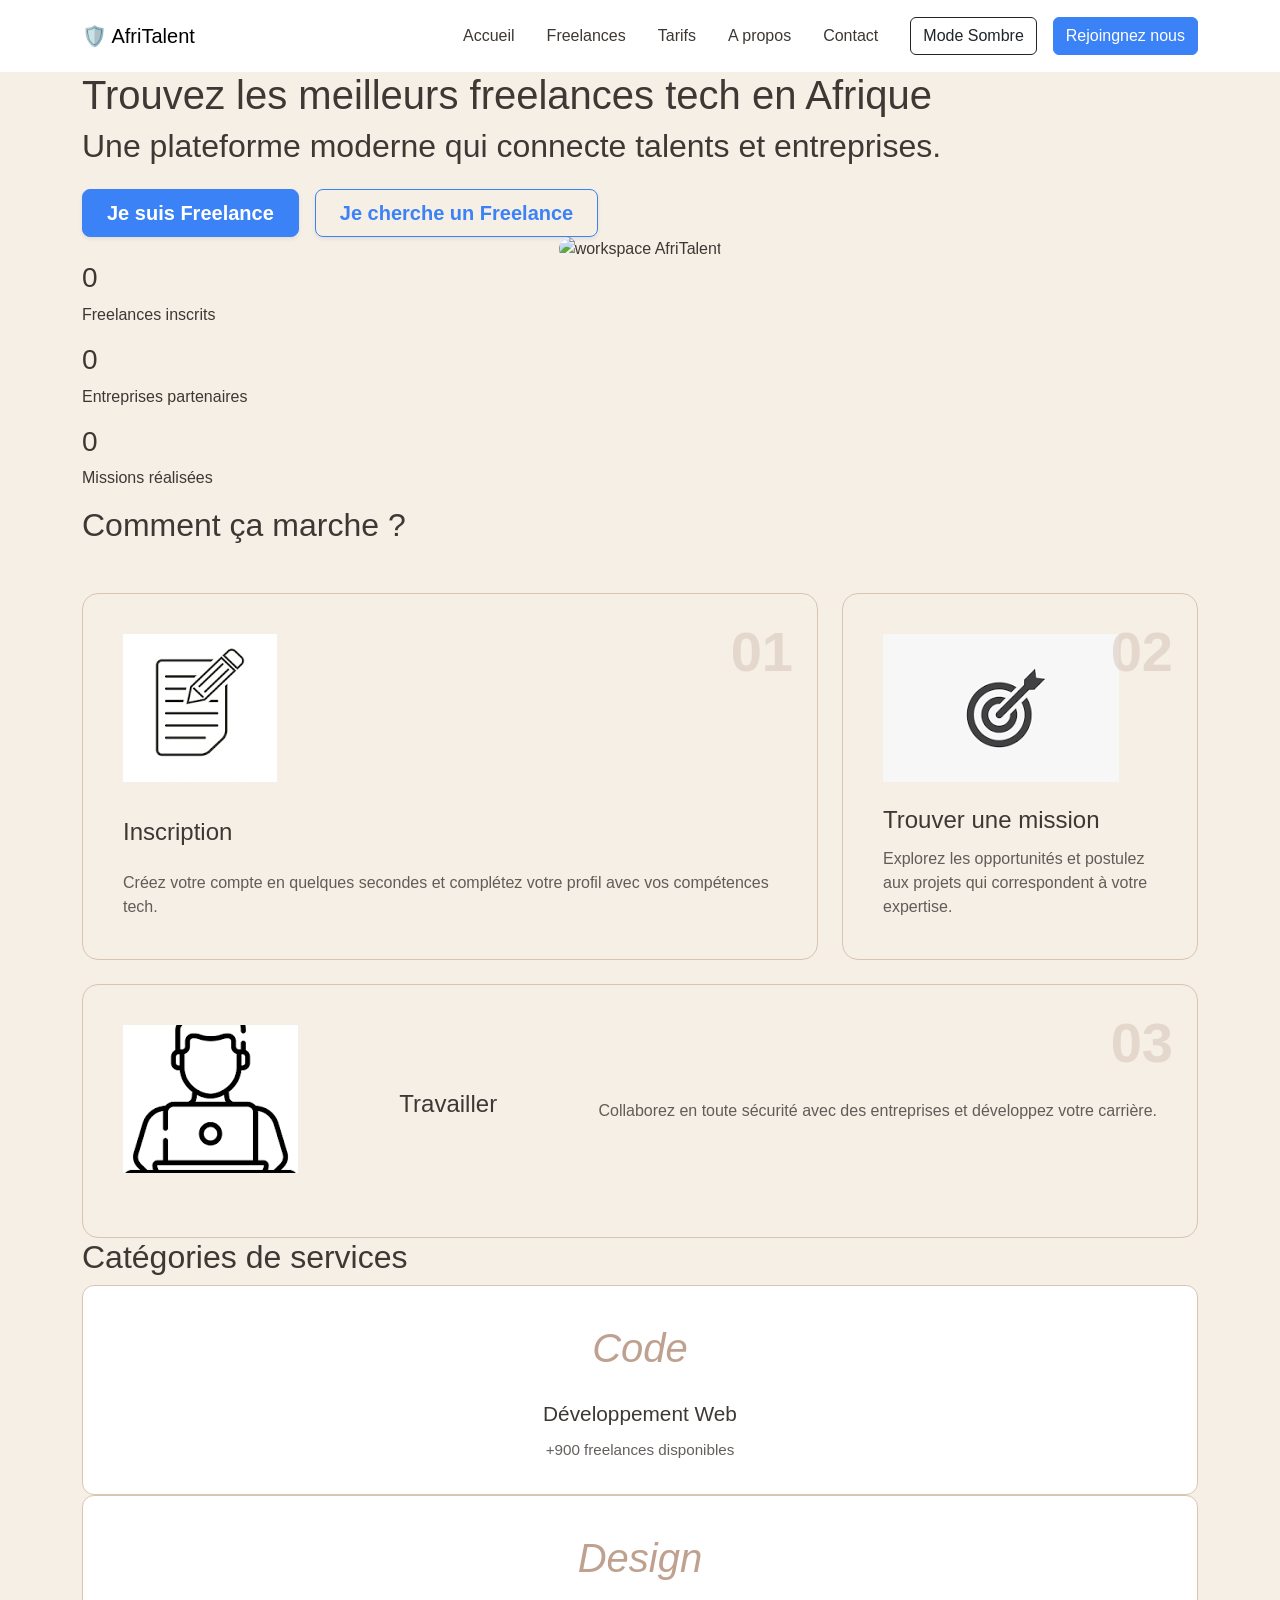
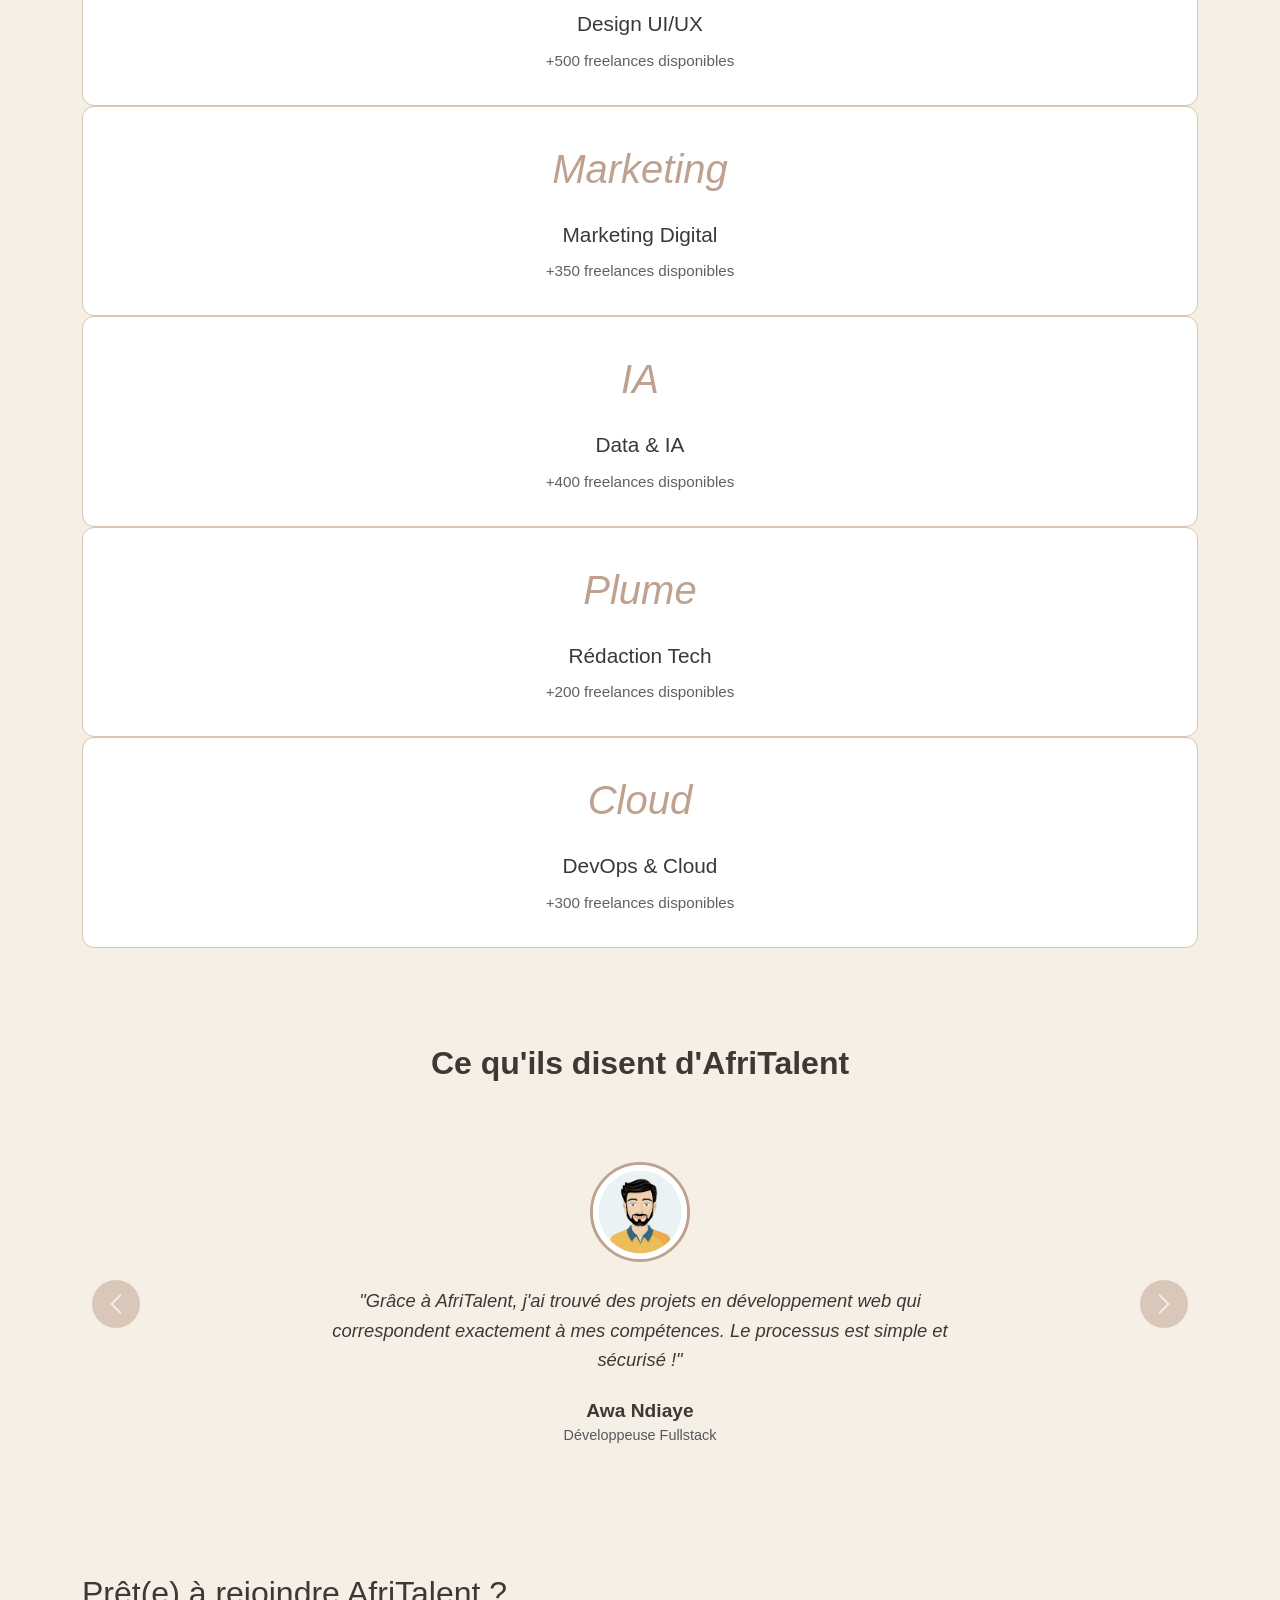
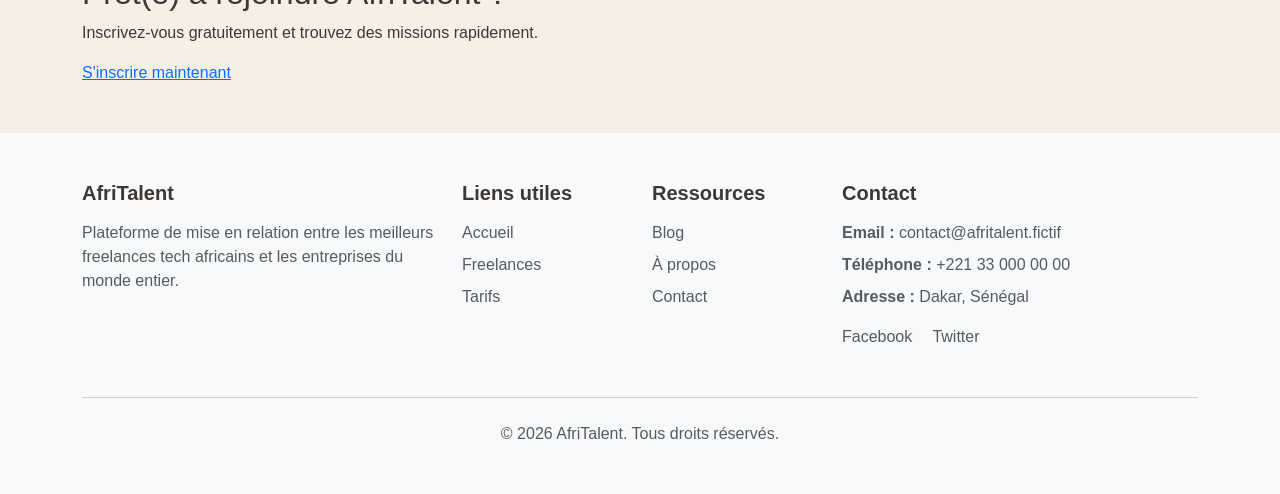
==== commit d4a3ca3d: "JS : dark mode avec localStorage, navbar dynamique au scroll" ====
--- a/index.html
+++ b/index.html
@@ -4,13 +4,13 @@
     <meta charset="UTF-8">
     <meta name="viewport" content="width=device-width, initial-scale=1.0">
     <title>AfriTalent</title>
-    <link href="https://cdn.jsdelivr.net/npm/bootstrap@5.3.3/dist/css/bootstrap.min.css" rel="stylesheet">
+    <link rel="stylesheet" href="bootstrap/bootstrap-5.3.8-dist/css/bootstrap.min.css">
     <link rel="stylesheet" href="css/style.css">
     
 </head>
 <body>
     <header>
-      <nav class="navbar navbar-expand-lg navbar-light bg-white">
+<nav class="navbar navbar-expand-lg navbar-light bg-white py-3">
     <div class="container">
         <a class="navbar-brand logo" href="index.html">
             <span class="tech-icon">🛡️</span> Afri<span>Talent</span>
@@ -21,19 +21,22 @@
         </button>
         
         <div class="collapse navbar-collapse" id="navbarNav">
-            <ul class="navbar-nav ms-auto mb-2 mb-lg-0 align-items-center" id="navbarMenuLinks">
+            <ul class="navbar-nav ms-auto mb-2 mb-lg-0 gap-3 align-items-lg-center">
                 <li class="nav-item"><a class="nav-link" href="index.html">Accueil</a></li>
                 <li class="nav-item"><a class="nav-link" href="freelances.html">Freelances</a></li>
                 <li class="nav-item"><a class="nav-link" href="tarifs.html">Tarifs</a></li>
                 <li class="nav-item"><a class="nav-link" href="about.html">A propos</a></li>
-                <li class="nav-item"><a class="nav-link" href="#blog">Blog</a></li>
                 <li class="nav-item"><a class="nav-link" href="contact.html">Contact</a></li>
             </ul>
             
-            <div class="d-flex align-items-center gap-3 ms-lg-3 navigation-actions">
-                <button id="darkModeToggle" class="btn btn-outline-secondary btn-sm">Mode Sombre</button>
-                <a href="contact.html" class="hero-btn-primary" style="padding: 0.5rem 1rem; font-size: 0.9rem; text-decoration: none;">Rejoindre AfriTalent</a>
-            </div>
+        <div class="d-flex align-items-center gap-3 ms-lg-4">
+    <!-- Bouton Mode Sombre -->
+                 <button type="button" class="btn btn-outline-dark" id="darkModeBtn">
+                    <i class="bi bi-moon"></i> Mode Sombre
+                </button>
+    
+    <!-- Bouton Contact -->
+            <a href="contact.html" class="btn btn-primary">Rejoingnez nous</a>
         </div>
     </div>
 </nav>
@@ -45,10 +48,14 @@
             <div class="container">
                 <h1>Trouvez les meilleurs freelances tech en Afrique</h1>
                 <h2>Une plateforme moderne qui connecte talents et entreprises.</h2>
-                <div>
-                    <a href="freelances.html">Je suis Freelance</a>
-                    <a href="freelances.html">Je cherche un Freelance</a>
-                </div>
+                <div class="d-flex flex-wrap gap-3 mt-4">
+    <a href="freelance-register.html" class="btn btn-primary btn-lg px-4 fw-semibold shadow-sm">
+        Je suis Freelance
+    </a>
+    <a href="client-register.html" class="btn btn-outline-primary btn-lg px-4 fw-semibold shadow-sm">
+        Je cherche un Freelance
+    </a>
+</div>
 
                 <div class="hero-images">
                     <img src="Images/workspace.jpg" alt="workspace AfriTalent">
@@ -191,55 +198,67 @@
     </section>
 
   </main>
-
-  <footer>
+<footer class="bg-light py-5 mt-5">
     <div class="container">
-      <div class="footer-row">
-        <div class="footer-col">
-          <h5>AfriTalent</h5>
-          <p>Plateforme de mise en relation entre les meilleurs freelances tech africains et les entreprises du monde entier.</p>
-          <img src="images/logo-footer.png" alt="Logo secondaire">
-        </div>
-        <div class="footer-col">
-          <h5>Liens utiles</h5>
-          <ul>
-            <li><a href="index.html">Accueil</a></li>
-            <li><a href="freelances.html">Freelances</a></li>
-            <li><a href="tarifs.html">Tarifs</a></li>
-          </ul>
-        </div>
-        <div class="footer-col">
-          <h5>Ressources</h5>
-          <ul>
-            <li><a href="#blog">Blog</a></li>
-            <li><a href="about.html">À propos</a></li>
-            <li><a href="contact.html">Contact</a></li>
-          </ul>
-        </div>
-        <div class="footer-col">
-          <h5>Contact</h5>
-          <p>Email : contact@afritalent.fictif</p>
-          <p>Téléphone : +221 33 000 00 00</p>
-          <p>Adresse : Dakar, Sénégal</p>
-          <div class="social-links">
-            <a href="#">Facebook</a>
-            <a href="#">LinkedIn</a>
-            <a href="#">Twitter</a>
-          </div>
-        </div>
-      </div>
-      
-      <div class="footer-bottom">
-        <p>&copy; <span id="year">2026</span> AfriTalent. Tous droits réservés.</p>
-      </div>
+        <div class="row">
+            
+            <!-- Colonne 1 : Description de l'entreprise -->
+            <div class="col-md-4 mb-4">
+                <h5 class="fw-bold mb-3">AfriTalent</h5>
+                <p class="text-muted">Plateforme de mise en relation entre les meilleurs freelances tech africains et les entreprises du monde entier.</p>
+            </div>
+
+            <!-- Colonne 2 : Liens utiles -->
+            <div class="col-md-2 col-6 mb-4">
+                <h5 class="fw-bold mb-3">Liens utiles</h5>
+                <ul class="list-unstyled">
+                    <li class="mb-2"><a href="#" class="text-decoration-none text-muted">Accueil</a></li>
+                    <li class="mb-2"><a href="#" class="text-decoration-none text-muted">Freelances</a></li>
+                    <li class="mb-2"><a href="#" class="text-decoration-none text-muted">Tarifs</a></li>
+                </ul>
+            </div>
+
+            <!-- Colonne 3 : Ressources -->
+            <div class="col-md-2 col-6 mb-4">
+                <h5 class="fw-bold mb-3">Ressources</h5>
+                <ul class="list-unstyled">
+                    <li class="mb-2"><a href="blog.html" class="text-decoration-none text-muted">Blog</a></li>
+                    <li class="mb-2"><a href="about.html" class="text-decoration-none text-muted">À propos</a></li>
+                    <li class="mb-2"><a href="contact.html" class="text-decoration-none text-muted">Contact</a></li>
+                </ul>
+            </div>
+
+            <!-- Colonne 4 : Contact & Réseaux -->
+            <div class="col-md-4 mb-4">
+                <h5 class="fw-bold mb-3">Contact</h5>
+                <ul class="list-unstyled text-muted">
+                    <li class="mb-2"><strong>Email :</strong> contact@afritalent.fictif</li>
+                    <li class="mb-2"><strong>Téléphone :</strong> +221 33 000 00 00</li>
+                    <li class="mb-2"><strong>Adresse :</strong> Dakar, Sénégal</li>
+                </ul>
+                <div class="mt-3">
+                    <a href="#" class="text-muted me-3 text-decoration-none">Facebook</a>
+                    <a href="#" class="text-muted text-decoration-none">Twitter</a>
+                </div>
+            </div>
+
+        </div>
+
+        <!-- Ligne du bas : Copyright -->
+        <hr class="my-4 text-muted">
+        <div class="row">
+            <div class="col text-center">
+                <p class="text-muted mb-0">&copy; 2026 AfriTalent. Tous droits réservés.</p>
+            </div>
+        </div>
     </div>
-  </footer>
+</footer>
                 </div>
             </div>
         </section>
     </main>
-
+    <button id="backToTop" class="btn btn-primary" title="Retour en haut">⬆️</button>
     <script src="https://cdn.jsdelivr.net/npm/bootstrap@5.3.3/dist/js/bundle.min.js"></script>
-    <script src="js/main.js"></script>
+    <script src="js/mains.js"></script>
 </body>
 </html>
--- a/css/style.css
+++ b/css/style.css
@@ -1,3 +1,7 @@
+
+body {
+    padding-top: 70px; /* À ajuster selon la hauteur de ta navbar */
+}
 /* ==========================================================================
    1. VARIABLES CSS (6 obligatoires) & POLICES GOOGLE FONTS
    ========================================================================== */
@@ -102,6 +106,7 @@
     display: flex;
     gap: 1rem;
     flex-wrap: wrap;
+    margin-bottom: 3rem;
 }
 
 /* Style de tes boutons personnalisés avec ta palette */
@@ -421,14 +426,7 @@
     .testimonial-item p {
         font-size: 1rem;
     }
-    /* Ajustement de la liste pour le menu responsive */
-.navbar-nav {
-    list-style: none;
-    padding-left: 0;
-    margin-bottom: 0;
-    display: flex;
-    gap: 1.5rem;
-}
+
 
 /* Style de base pour les liens de navigation */
 .nav-link {
@@ -458,4 +456,257 @@
         align-items: flex-start;
         width: 100%;
     }
+}
+
+/* ==========================================================================
+   10. STYLES POUR LE COMMIT 6 (DOM & INTERACTIONS)
+   ========================================================================== */
+
+/* Classe ajoutée à la navbar en JS lors du scroll */
+.navbar.scrolled {
+    background-color: #ffffff !important; /* Force le fond blanc opaque */
+    box-shadow: 0 4px 12px rgba(0, 0, 0, 0.08) !important; /* Ajoute une ombre élégante */
+    padding-top: 0.5rem !important; /* Effet shrink (réduction de hauteur) */
+    padding-bottom: 0.5rem !important;
+    transition: all 0.3s ease;
+}
+
+/* Bouton Retour en haut fixe */
+#backToTop {
+    position: fixed;
+    bottom: 20px;
+    right: -60px; /* Caché par défaut à droite de l'écran */
+    z-index: 99;
+    border: none;
+    outline: none;
+    cursor: pointer;
+    padding: 12px;
+    border-radius: 50%;
+    font-size: 18px;
+    transition: right 0.4s ease; /* Animation d'apparition fluide */
+}
+
+/* Classe ajoutée en JS pour faire apparaître le bouton */
+#backToTop.show {
+    right: 20px;
+}
+/* ==========================================================================
+   11. CORRECTION ALIGNEMENT NAVBAR RESPONSIVE (COMMIT 6)
+   ========================================================================== */
+@media (max-width: 991.98px) {
+    .navbar-collapse {
+        padding: 1rem 0;
+    }
+    .navbar-nav {
+        flex-direction: column !important;
+        align-items: flex-start !important;
+        gap: 1rem !important;
+        margin-bottom: 1rem;
+    }
+    .navbar-collapse .d-flex {
+        flex-direction: column;
+        align-items: flex-start !important;
+        width: 100%;
+    }
+}
+/* ==========================================================================
+   11. CONFIGURATION RESPONSIVE ET NAVBAR (COMMIT 6)
+   ========================================================================== */
+
+/* Styles appliqués UNIQUEMENT sur mobile et tablette (Écrans inférieurs à 992px) */
+@media (max-width: 991.98px) {
+    .navbar-collapse {
+        padding: 1rem 0;
+    }
+    
+    /* Force les liens du menu à s'empiler à la verticale seulement sur mobile */
+    .navbar-nav {
+        flex-direction: column !important;
+        align-items: flex-start !important;
+        gap: 1rem !important;
+        margin-bottom: 1rem;
+    }
+    
+    /* Aligne les boutons Mode Sombre et Rejoindre à la verticale sur mobile */
+    .navbar-collapse .d-flex {
+        flex-direction: column;
+        align-items: flex-start !important;
+        width: 100%;
+        gap: 1rem !important;
+    }
+}
+
+/* Styles pour la navbar quand on fait défiler la page (Scroll) */
+.navbar.scrolled {
+    background-color: #ffffff !important;
+    box-shadow: 0 4px 12px rgba(0, 0, 0, 0.08) !important;
+    padding-top: 0.5rem !important;
+    padding-bottom: 0.5rem !important;
+    transition: all 0.3s ease;
+}
+}
+/* ==========================================================================
+   15. STYLE DU FOOTER
+   ========================================================================== */
+footer a:hover {
+    color: #0d6efd !important; /* Change pour la couleur principale de ton site (ex: le bleu Bootstrap) */
+    transition: color 0.2s ease-in-out;
+}
+/* ==========================================================================
+   16. BOUTONS HERO PERSONNALISÉS
+   ========================================================================== */
+.btn-primary {
+    background-color: #3b82f6 !important; /* Ajuste avec ton bleu exact */
+    border-color: #3b82f6 !important;
+}
+
+.btn-primary:hover {
+    background-color: #2563eb !important;
+    border-color: #2563eb !important;
+}
+
+.btn-outline-primary {
+    color: #3b82f6 !important;
+    border-color: #3b82f6 !important;
+}
+
+.btn-outline-primary:hover {
+    background-color: #3b82f6 !important;
+    color: #ffffff !important;
+}
+* DARK MODE */
+.dark-mode {
+  background-color: #121212;
+  color: white;
+}
+
+.dark-mode .card {
+  background-color: #1e1e1e;
+  color: white;
+}
+
+.dark-mode .navbar {
+  background-color: #1e1e1e !important;
+}
+
+.dark-mode footer {
+  background-color: #1e1e1e !important;
+  color: white;
+}
+/* ==========================================================================
+   17. BOUTONS DE FILTRAGE
+   ========================================================================== */
+.btn-outline-secondary {
+    border-color: #dee2e6 !important; /* Bordure grise très discrète */
+    color: #495057 !important;
+    transition: all 0.3s ease;
+}
+
+.btn-outline-secondary:hover {
+    background-color: #3b82f6 !important; /* Devient bleu au survol */
+    border-color: #3b82f6 !important;
+    color: #ffffff !important;
+}
+/* ==========================================================================
+   FORCE ABSOLUE MODE SOMBRE GENERALE
+   ========================================================================== */
+body.dark-mode,
+body.dark-mode * {
+    background-color: #121212 !important;
+    color: #ffffff !important;
+    background-image: none !important; /* Supprime les images de fond blanches */
+}
+
+/* Force les liens, boutons outline et textes spécifiques en blanc */
+body.dark-mode a,
+body.dark-mode .nav-link,
+body.dark-mode h1,
+body.dark-mode h2,
+body.dark-mode h3,
+body.dark-mode p,
+body.dark-mode span {
+    color: #ffffff !important;
+}
+
+/* Optionnel : Fait ressortir le bouton Mode Sombre quand il est actif */
+body.dark-mode #darkModeBtn {
+    background-color: #ffffff !important;
+    color: #121212 !important;
+    border-color: #ffffff !important;
+}
+/* ==========================================================================
+   STYLE DU BOUTON RETOUR EN HAUT (COMMIT 6)
+   ========================================================================== */
+#backToTop {
+    position: fixed !important;
+    bottom: 20px !important;
+    right: -60px !important; /* Caché à droite par défaut */
+    z-index: 9999 !important;
+    width: 50px !important;
+    height: 50px !important;
+    background-color: #007bff !important; /* Couleur bleue Bootstrap (ou change selon tes goûts) */
+    color: white !important;
+    border: none !important;
+    border-radius: 50% !important; /* Devient un cercle complet */
+    cursor: pointer !important;
+    display: flex !important;
+    align-items: center !important;
+    justify-content: center !important;
+    font-size: 20px !important;
+    box-shadow: 0 4px 10px rgba(0,0,0,0.3) !important;
+    transition: right 0.4s ease, opacity 0.4s ease !important;
+    opacity: 0 !important;
+}
+
+/* Classe ajoutée par le JavaScript quand on scroll */
+#backToTop.show {
+    right: 20px !important; /* Glisse vers la gauche pour apparaître sur l'écran */
+    opacity: 1 !important;
+}
+/* Bloque la navbar en haut de l'écran pendant le scroll */
+.navbar {
+    position: fixed !important;
+    top: 0;
+    left: 0;
+    width: 100%;
+    z-index: 1030; /* Permet de passer par-dessus tous les éléments du site */
+    transition: all 0.3s ease; /* Pour que le changement de couleur reste fluide */
+}
+.navbar_scrolled {
+    /* Fond blanc avec 90% d'opacité (légèrement transparent au scroll) */
+    background-color: rgba(255, 255, 255, 0.9) !important; 
+    
+    /* Effet de flou de l'arrière-plan (optionnel mais très moderne, style Apple) */
+    backdrop-filter: blur(8px); 
+    -webkit-backdrop-filter: blur(8px);
+    
+    box-shadow: 0 4px 12px rgba(0, 0, 0, 0.08) !important;
+    padding-top: 0.5rem !important;
+    padding-bottom: 0.5rem !important;
+    transition: all 0.3s ease !important;
+}
+/* Style personnalisé pour les cartes de valeurs */
+.card-valeur {
+    background-color: #ffffff;
+    border-radius: 12px;
+    transition: transform 0.3s ease, box-shadow 0.3s ease;
+    display: flex;
+    flex-direction: column;
+    align-items: center;
+    justify-content: flex-start;
+}
+
+/* Petit effet de survol sympa */
+.card-valeur:hover {
+    transform: translateY(-5px);
+    box-shadow: 0 8px 24px rgba(0, 0, 0, 0.12) !important;
+}
+
+/* Ajustement pour le mode sombre si tu l'actives */
+body.dark-mode .card-valeur {
+    background-color: #2b2b2b;
+    color: #ffffff;
+}
+body.dark-mode .card-valeur .text-muted {
+    color: #b0b0b0 !important;
 }
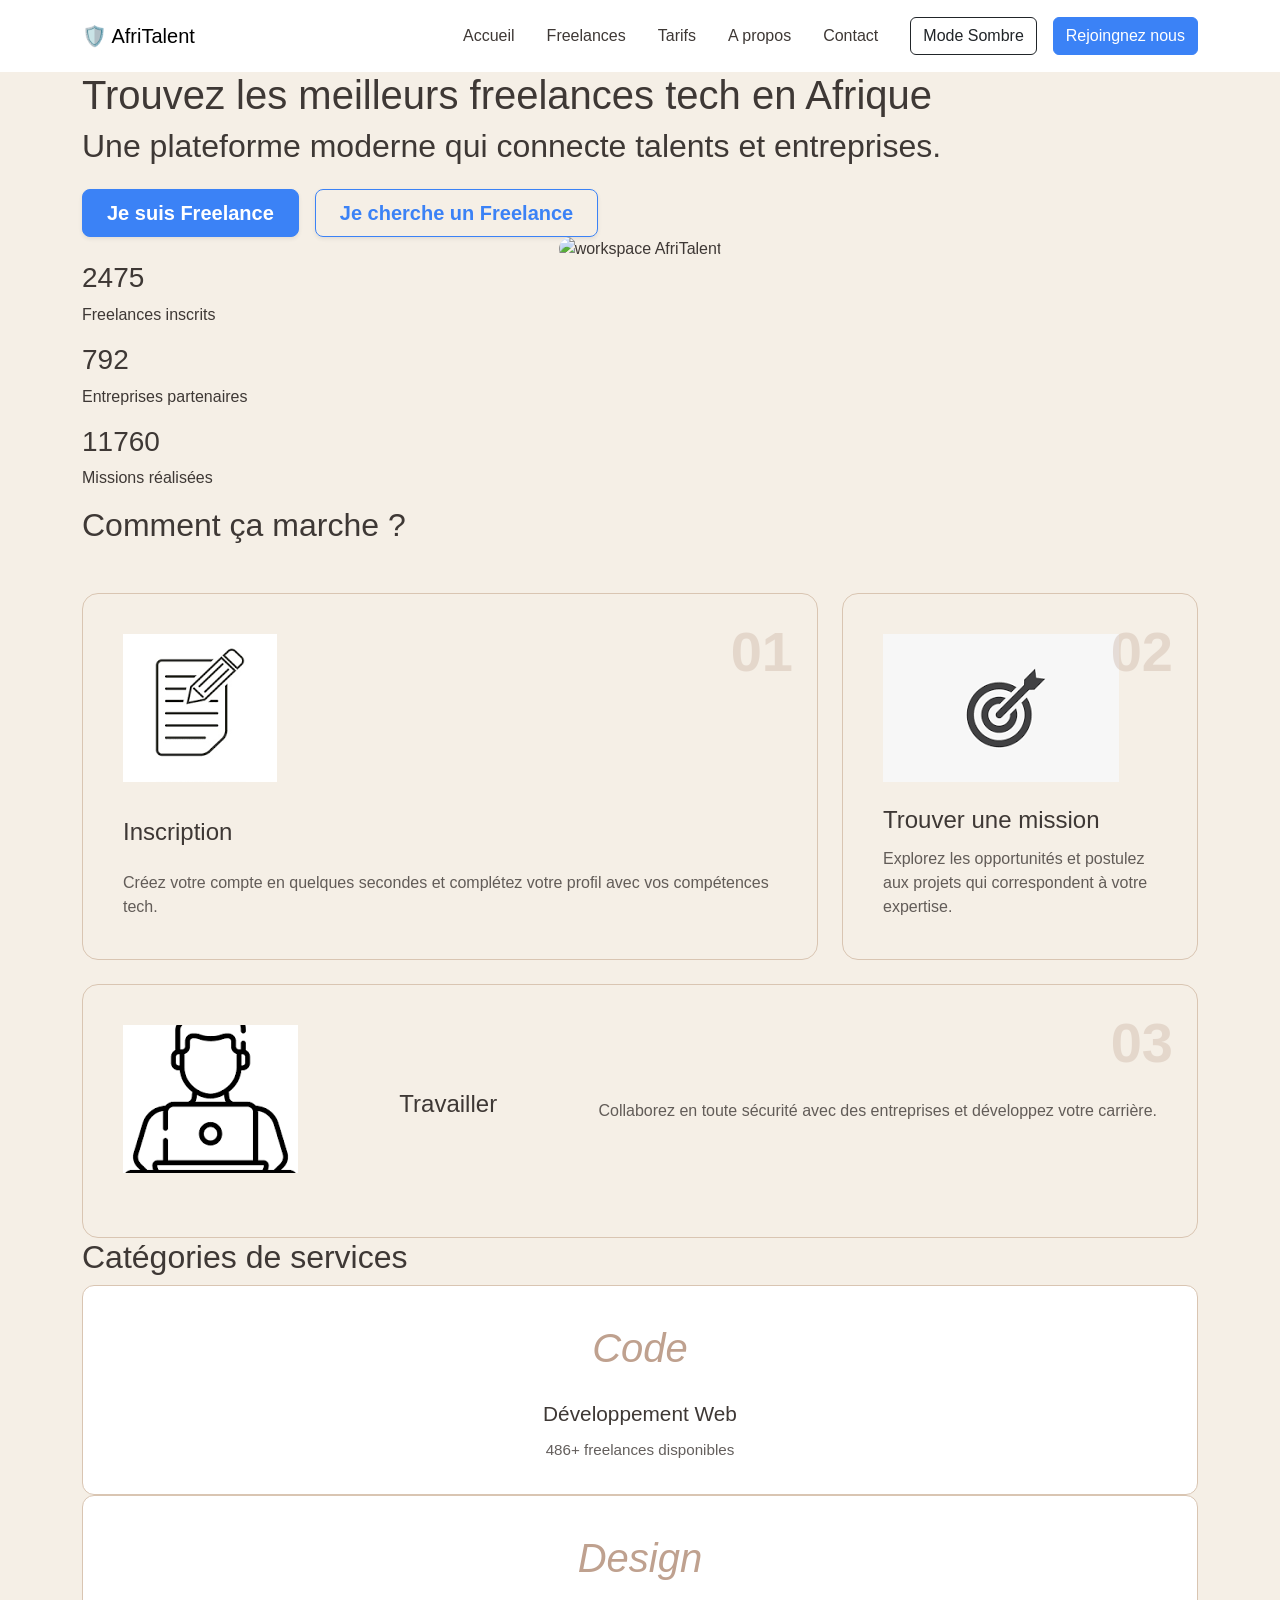
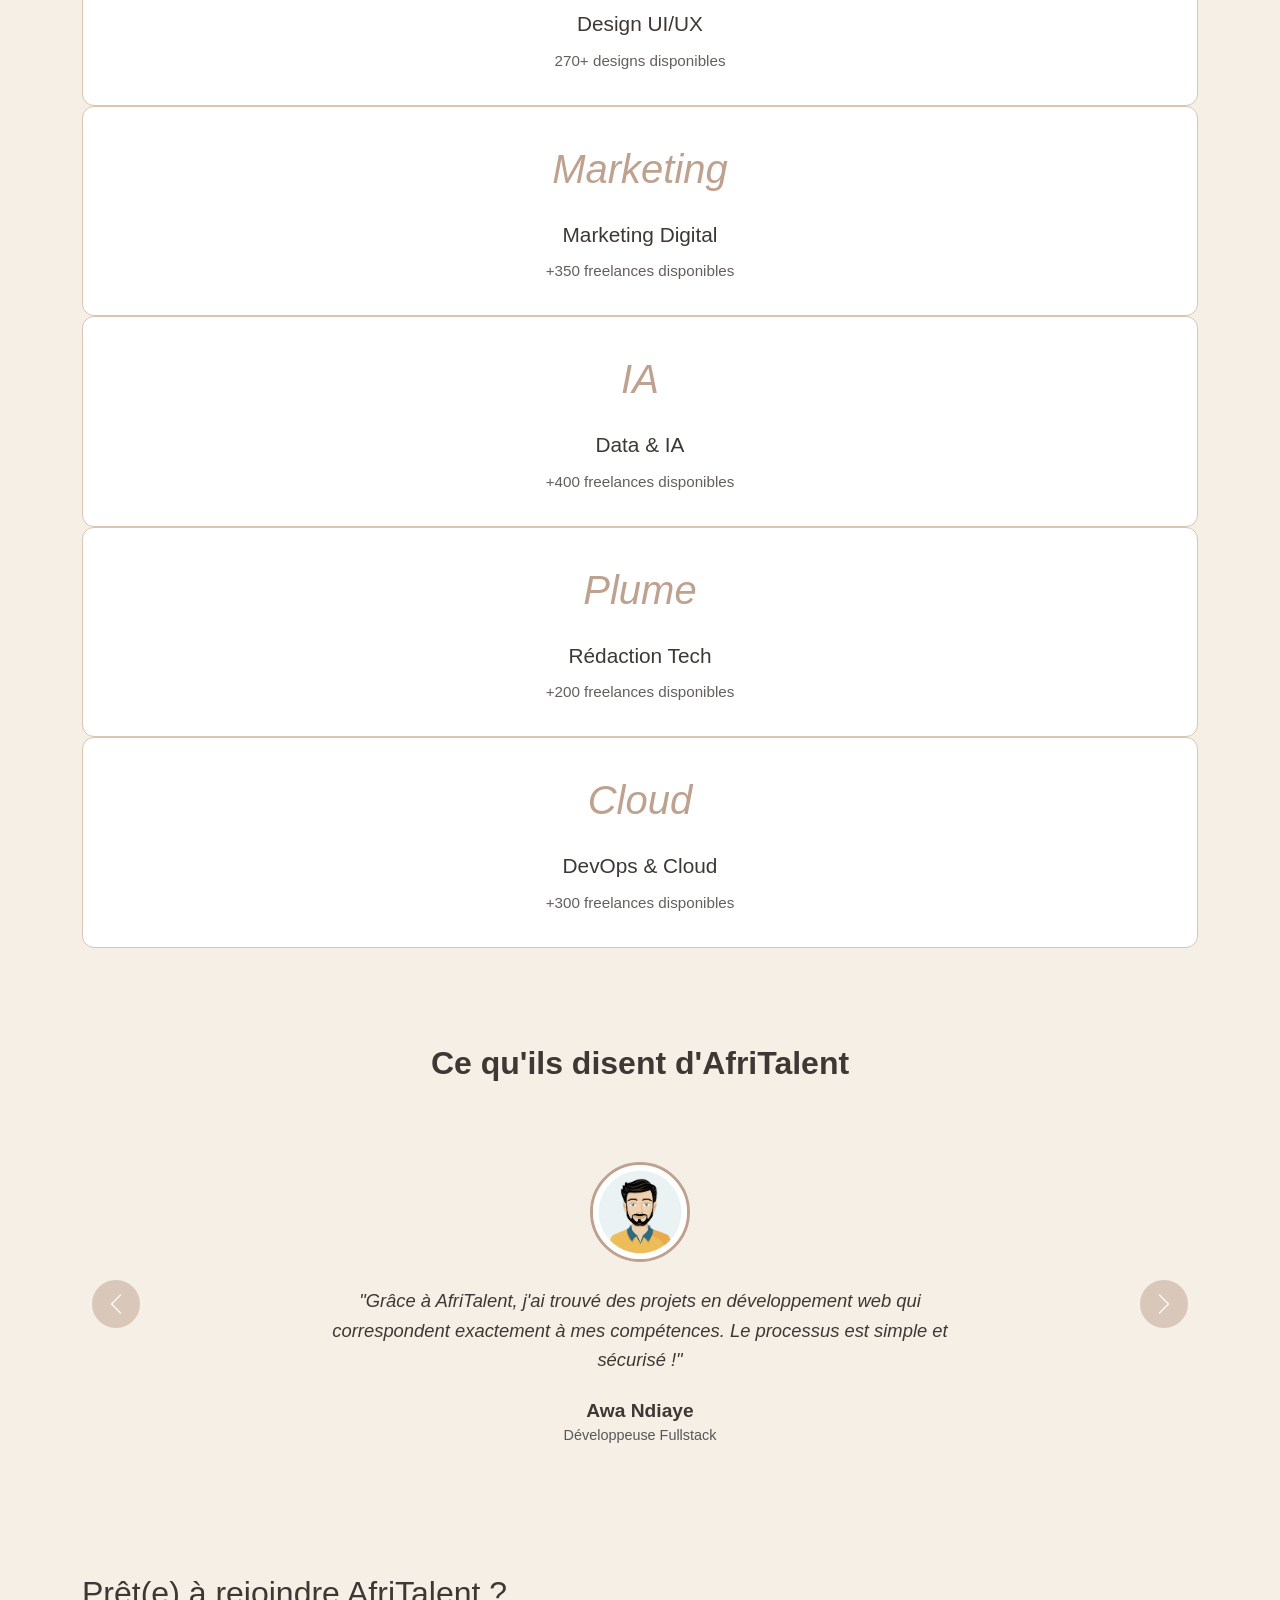
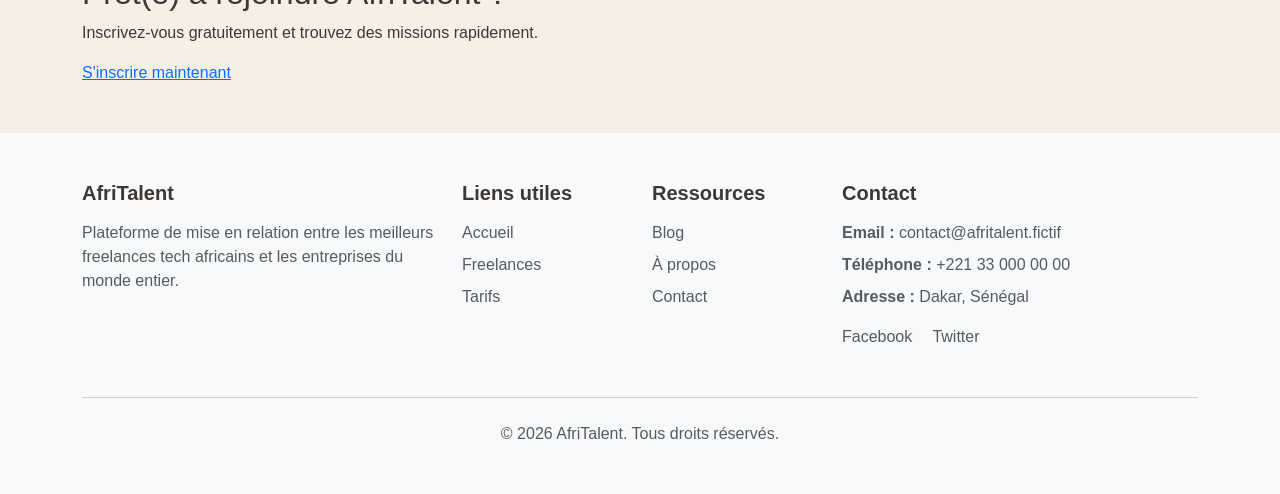
==== commit a28b8da1: "JS : compteurs animés au scroll et animations fade-in des sections" ====
--- a/index.html
+++ b/index.html
@@ -108,19 +108,19 @@
            </div>
        </section>
 
-       <section>
+       <section class="fade-in-section">
          <div class="container">
              <h2>Catégories de services</h2>
              <div class="categories-raw-container">
                  <div class="category-card">
                       <i class="icon-placeholder">Code</i>
                       <h3>Développement Web</h3>
-                      <p>+900 freelances disponibles</p>
+                      <p><span class="counter" data-target="900">0</span>+ freelances disponibles</p>
                  </div>
                  <div class="category-card">
                      <i class="icon-placeholder">Design</i>
                      <h3>Design UI/UX</h3>
-                     <p>+500 freelances disponibles</p>
+                     <p><span class="counter" data-target="500">0</span>+ designs disponibles</p>
                 </div>
                 <div class="category-card">
                  <i class="icon-placeholder">Marketing</i>
--- a/css/style.css
+++ b/css/style.css
@@ -709,4 +709,18 @@
 }
 body.dark-mode .card-valeur .text-muted {
     color: #b0b0b0 !important;
+}
+/* --- ANIMATIONS AU SCROLL (COMMIT 7) --- */
+
+/* État initial : invisible et légèrement décalé vers le bas */
+.fade-in-section {
+    opacity: 0;
+    transform: translateY(30px);
+    transition: opacity 0.8s ease-out, transform 0.8s ease-out;
+}
+
+/* État animé : visible et à sa place d'origine */
+.fade-in-section.is-visible {
+    opacity: 1;
+    transform: translateY(0);
 }
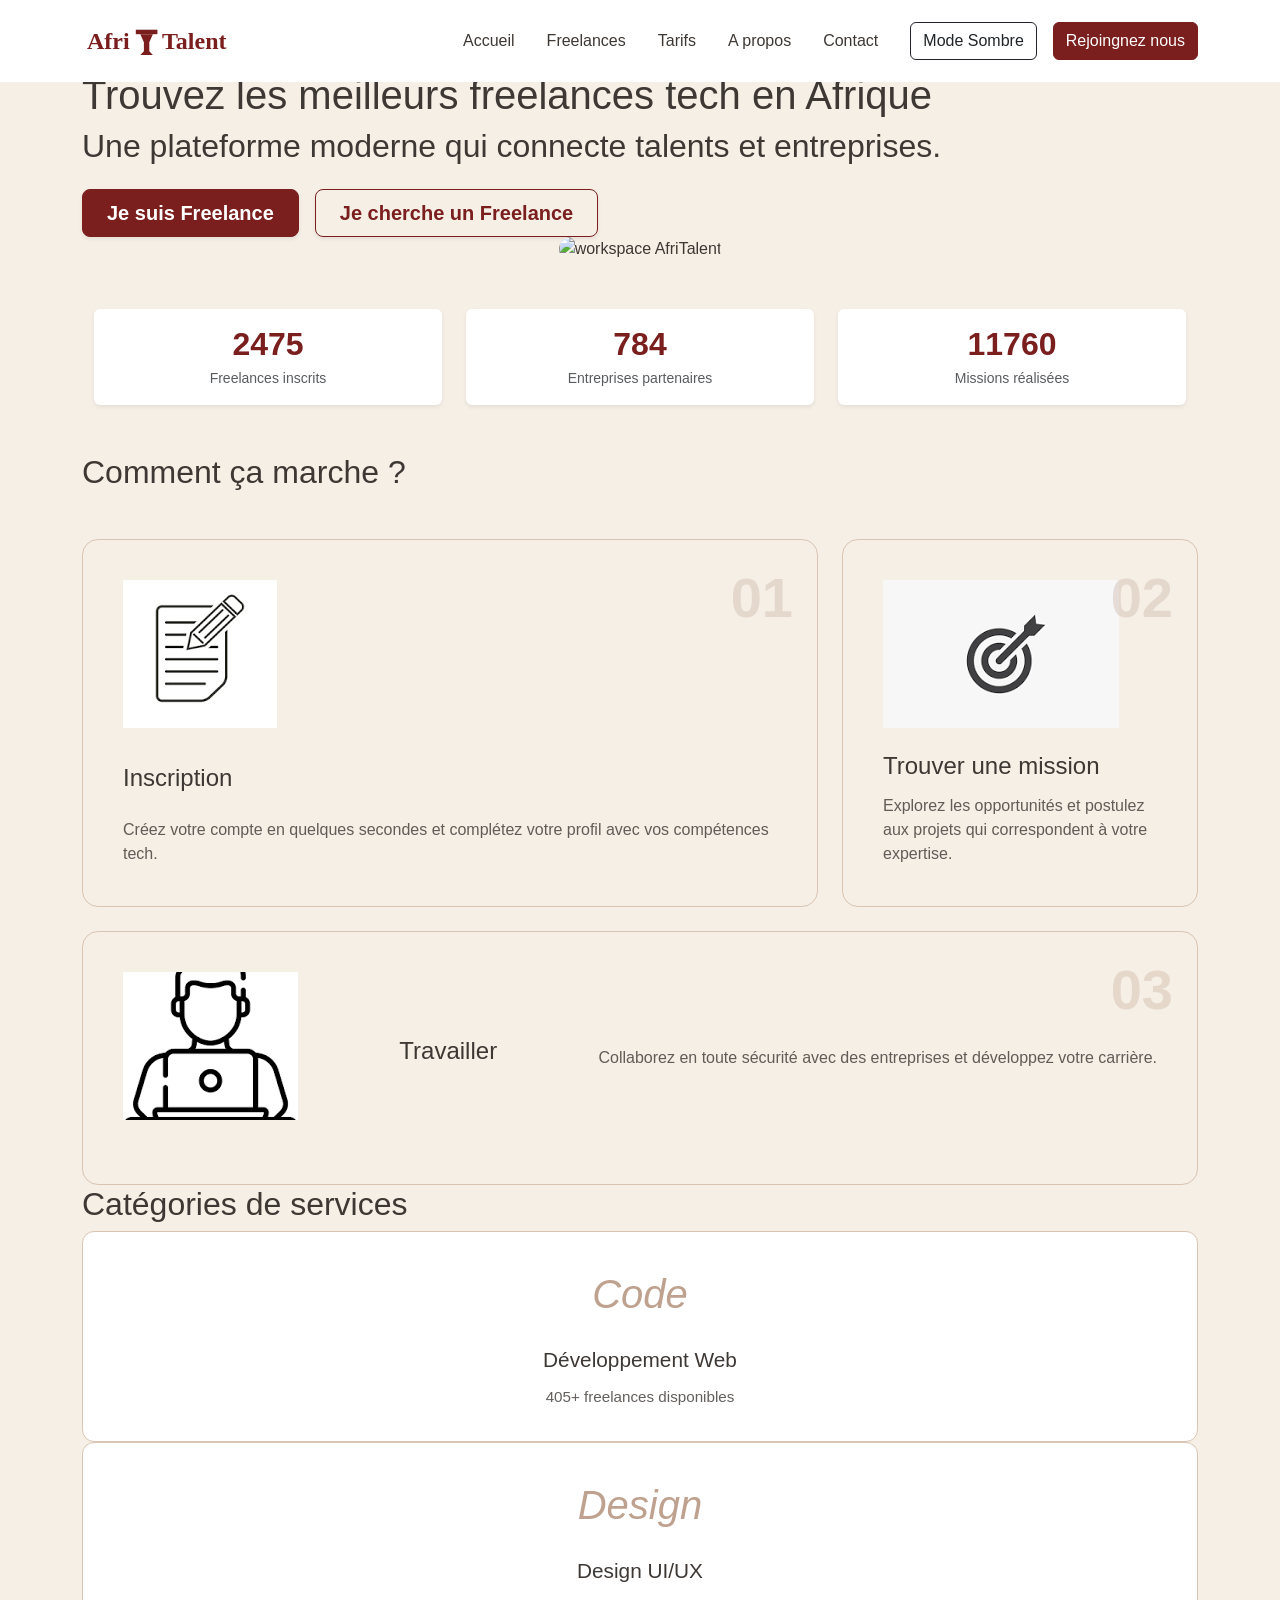
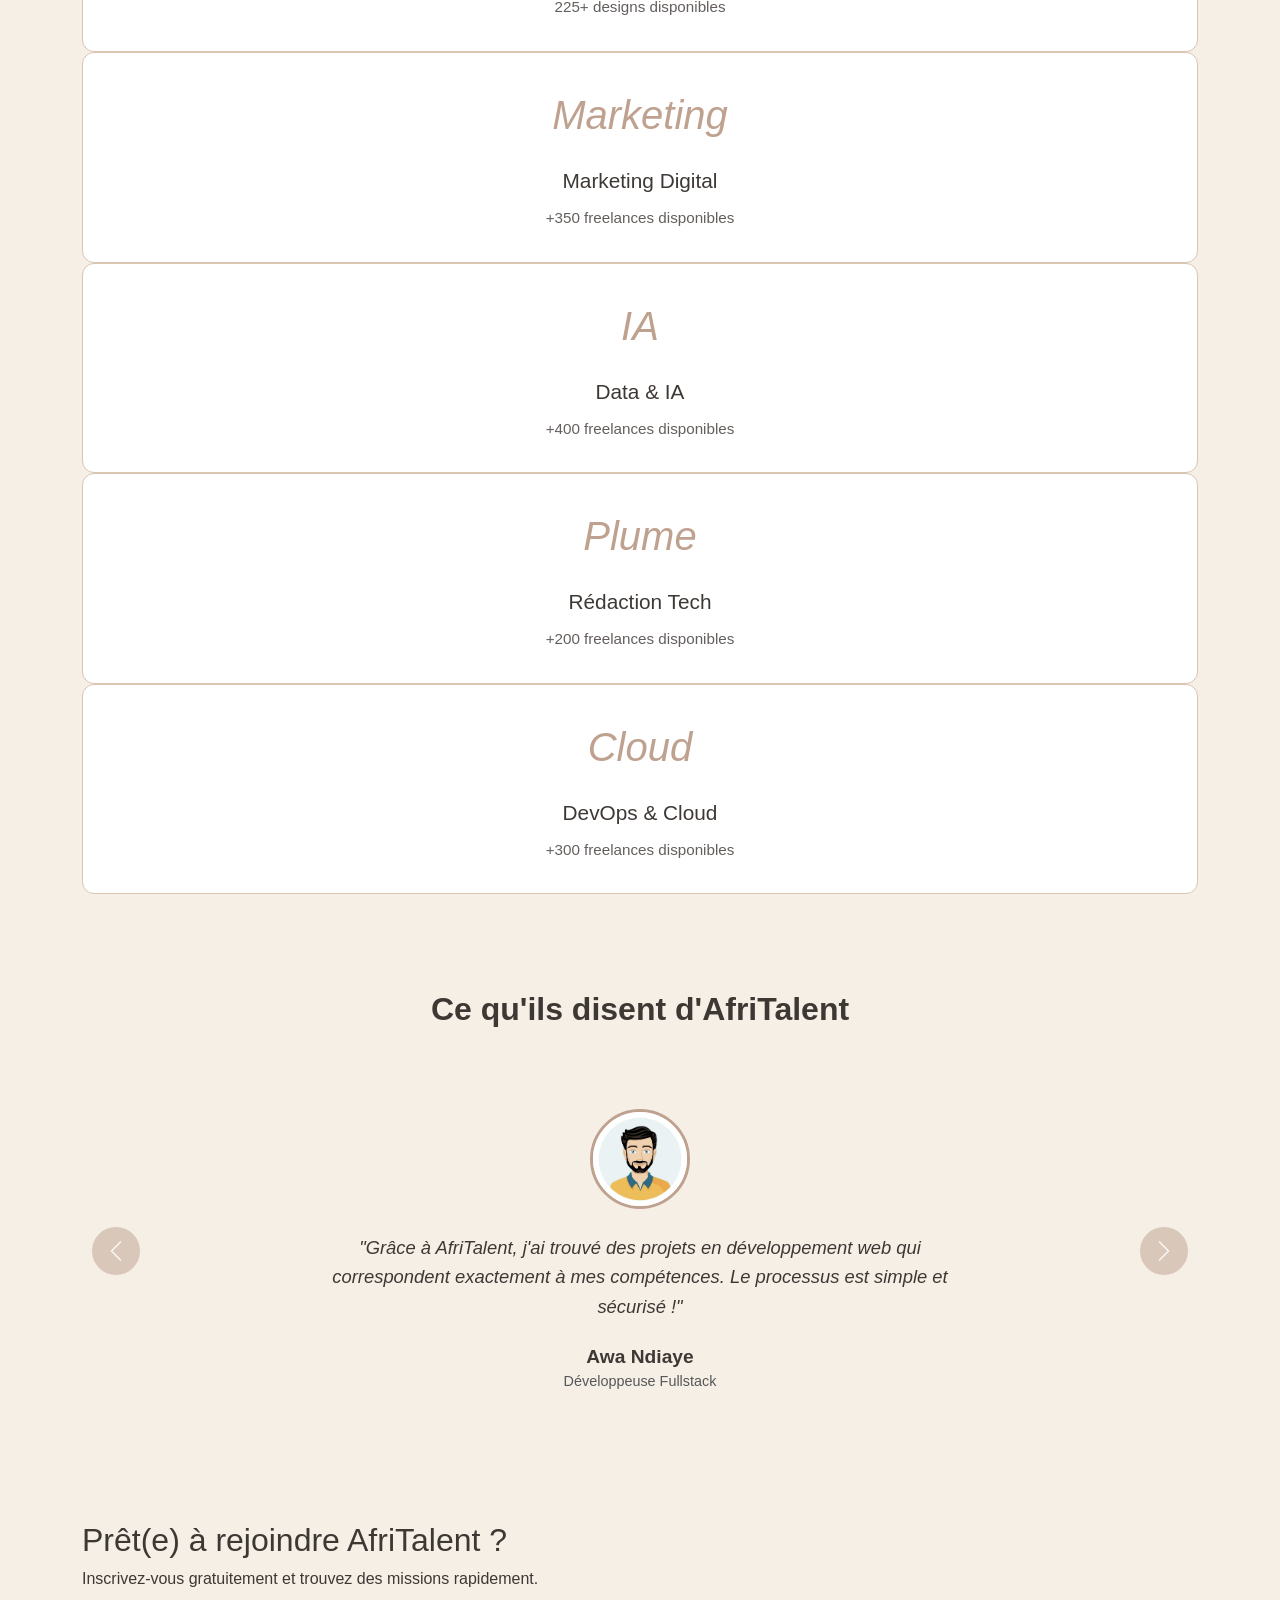
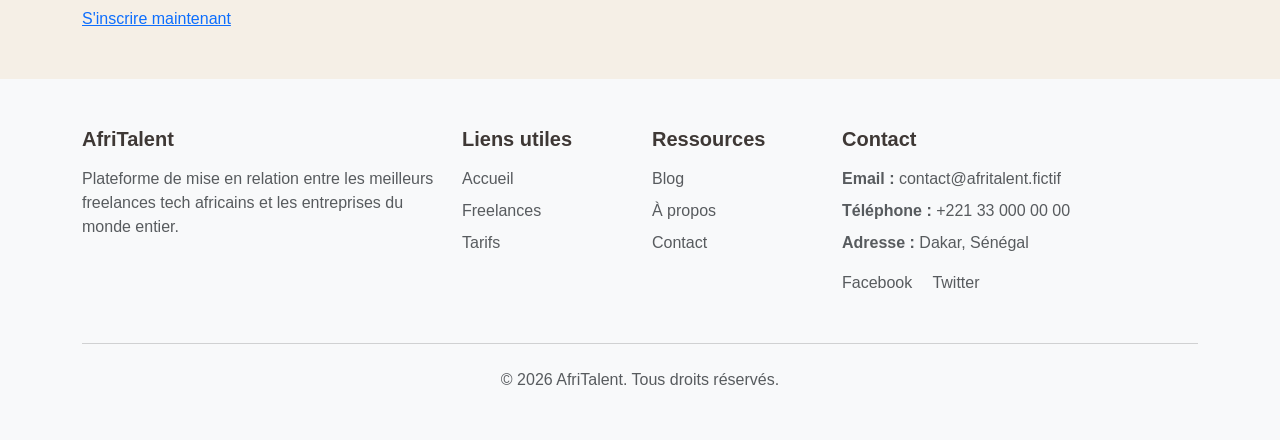
==== commit 9fc95db2: "JS : filtrage dynamique des freelances et validation du formulaire de contact" ====
--- a/index.html
+++ b/index.html
@@ -12,9 +12,18 @@
     <header>
 <nav class="navbar navbar-expand-lg navbar-light bg-white py-3">
     <div class="container">
-        <a class="navbar-brand logo" href="index.html">
-            <span class="tech-icon">🛡️</span> Afri<span>Talent</span>
-        </a>
+  <a class="navbar-brand d-flex align-items-center" href="index.html" style="gap: 0; text-decoration: none; font-family: 'Times New Roman', Times, serif;">
+    <svg width="170" height="40" viewBox="0 0 170 40" fill="none" xmlns="http://www.w3.org/2000/svg">
+        <text x="5" y="28" font-family="'Times New Roman', Times, serif" font-size="24" font-weight="bold" fill="#7A1E1E">Afri</text>
+        
+        <g transform="translate(52, 6) scale(0.9)">
+            <path d="M2 3H26V8H2V3Z" fill="#7A1E1E"/>
+            <path d="M7 8H21L17 17V27L21 31H7L11 27V17L7 8Z" fill="#7A1E1E"/>
+        </g>
+        
+        <text x="80" y="28" font-family="'Times New Roman', Times, serif" font-size="24" font-weight="bold" fill="#7A1E1E">Talent</text>
+    </svg>
+</a>
         
         <button class="navbar-toggler" type="button" data-bs-toggle="collapse" data-bs-target="#navbarNav" aria-controls="navbarNav" aria-expanded="false" aria-label="Toggle navigation">
             <span class="navbar-toggler-icon"></span>
@@ -62,20 +71,38 @@
                     
 
                 </div>
-                <div class="stats-container">
-                    <div class="stat-item">
-                        <h3 class="counter" data-target="2500">0</h3>
-                        <p>Freelances inscrits</p>
-                    </div>
-                    
-                        <div class="stat-item">
-                            <h3 class="counter" data-target="800">0</h3>
-                            <p>Entreprises partenaires</p>
-                        </div>
-                        <div class="stat-item">
-                            <h3 class="counter" data-target="12000">0</h3>
-                            <p>Missions réalisées</p>
-                        </div>
+                <div class="container my-5 text-center">
+    <div class="row justify-content-center g-4">
+        
+        <div class="col-6 col-md-4">
+            <div class="counter-box p-3 shadow-sm rounded bg-white">
+                <h2 class="fw-bold mb-1 display-counter" data-target="2500" style="color: #7A1E1E !important;">0</h2>
+                <p class="text-muted mb-0 small">Freelances inscrits</p>
+            </div>
+        </div>
+
+        <div class="col-6 col-md-4">
+            <div class="counter-box p-3 shadow-sm rounded bg-white">
+                <h2 class="fw-bold mb-1 display-counter" data-target="800" style="color: #7A1E1E !important;">0</h2>
+                <p class="text-muted mb-0 small">Entreprises partenaires</p>
+            </div>
+        </div>
+
+        <div class="col-6 col-md-4">
+            <div class="counter-box p-3 shadow-sm rounded bg-white">
+                <h2 class="fw-bold mb-1 display-counter" data-target="12000" style="color: #7A1E1E !important;">0</h2>
+                <p class="text-muted mb-0 small">Missions réalisées</p>
+            </div>
+        </div>
+
+    </div>
+</div>
+
+    </div>
+</div>
+
+    </div>
+</div>
 
 
                     
--- a/css/style.css
+++ b/css/style.css
@@ -723,4 +723,83 @@
 .fade-in-section.is-visible {
     opacity: 1;
     transform: translateY(0);
+}
+/* --- CORRECTION MAJEURE DU FILTRAGE DE GRILLE --- */
+
+/* On s'assure que les colonnes restent des blocs flexibles normaux */
+.freelance-card, .freelance-card-wrapper {
+    position: relative !important;
+    top: auto !important;
+    right: auto !important;
+    left: auto !important;
+    float: none !important;
+    height: auto !important;
+}
+
+/* Quand on cache une carte, elle disparait COMPLÈTEMENT du flux sans laisser de résidu de texte */
+.freelance-card.d-none {
+    display: none !important;
+}
+/* Empêche les éléments de la grille de se chevaucher pendant les animations */
+.freelance-card {
+    margin-bottom: 24px;
+    will-change: transform;
+}
+/* Pour accorder tes boutons avec le nouveau logo bordeaux */
+.btn-primary {
+    background-color: #7A1E1E !important;
+    border-color: #7A1E1E !important;
+}
+
+.btn-outline-primary {
+    color: #7A1E1E !important;
+    border-color: #7A1E1E !important;
+}
+
+.btn-outline-primary:hover {
+    background-color: #7A1E1E !important;
+    color: #ffffff !important;
+}
+/* --- ANIMATION DES COMPTEURS --- */
+@keyframes fadeInUp {
+    from {
+        opacity: 0;
+        transform: translateY(20px);
+    }
+    to {
+        opacity: 1;
+        transform: translateY(0);
+    }
+}
+
+.animate-counter {
+    animation: fadeInUp 0.8s ease-out forwards;
+    transition: transform 0.3s ease, box-shadow 0.3s ease;
+}
+
+/* Petit effet de survol sympa au passage de la souris */
+.animate-counter:hover {
+    transform: translateY(-5px);
+    box-shadow: 0 8px 24px rgba(122, 30, 30, 0.15) !important;
+}
+/* --- PERSONNALISATION DE LA FAQ (ACCORDÉON) --- */
+.accordion-button:not(.collapsed) {
+    background-color: rgba(122, 30, 30, 0.1) !important; /* Fond bordeaux très clair quand ouvert */
+    color: #7A1E1E !important; /* Texte bordeaux quand ouvert */
+    box-shadow: none !important;
+}
+
+.accordion-button:focus {
+    border-color: #7A1E1E !important;
+    box-shadow: 0 0 0 0.25rem rgba(122, 30, 30, 0.25) !important; /* Lueur bordeaux au clic */
+}
+
+/* Style de la petite flèche rotative */
+.accordion-button::after {
+    transition: transform 0.2s ease-in-out;
+}
+/* Force l'affichage du texte lorsque l'accordéon s'ouvre */
+.accordion-collapse.show {
+    display: block !important;
+    height: auto !important;
 }
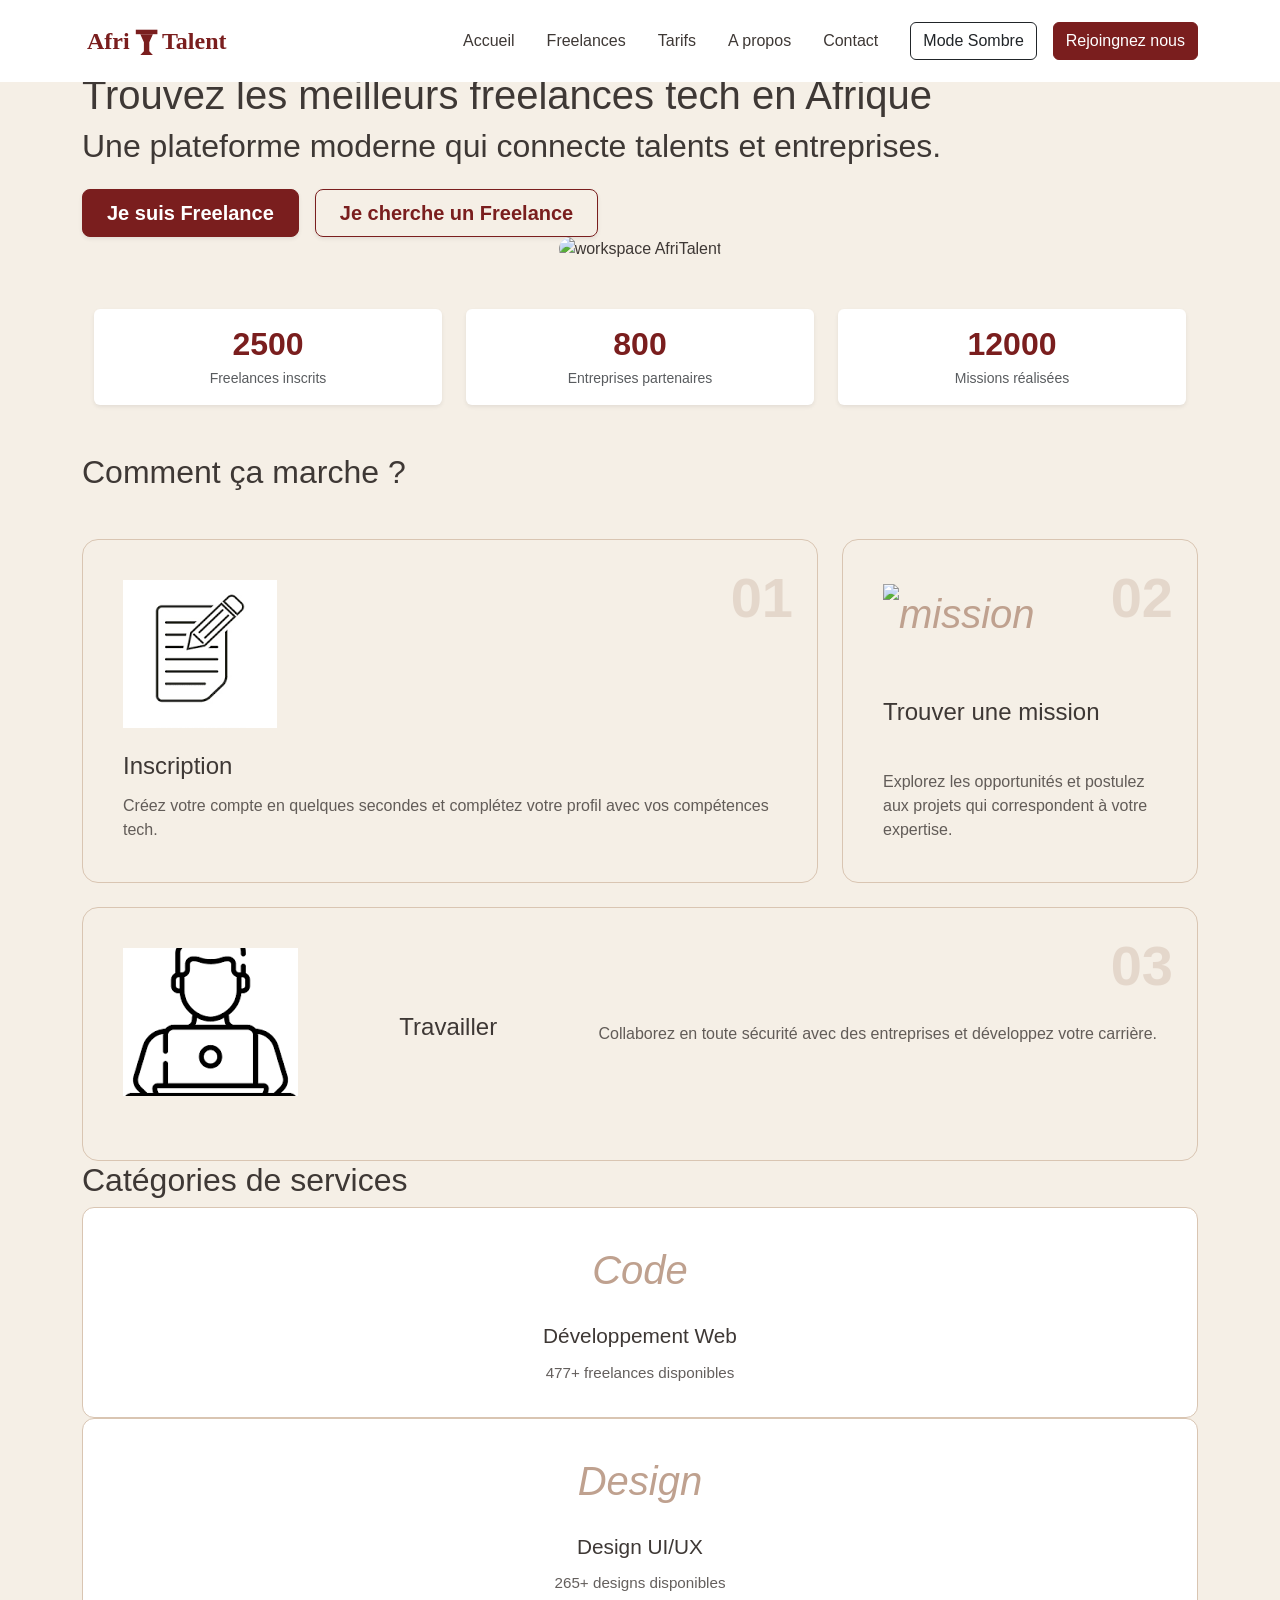
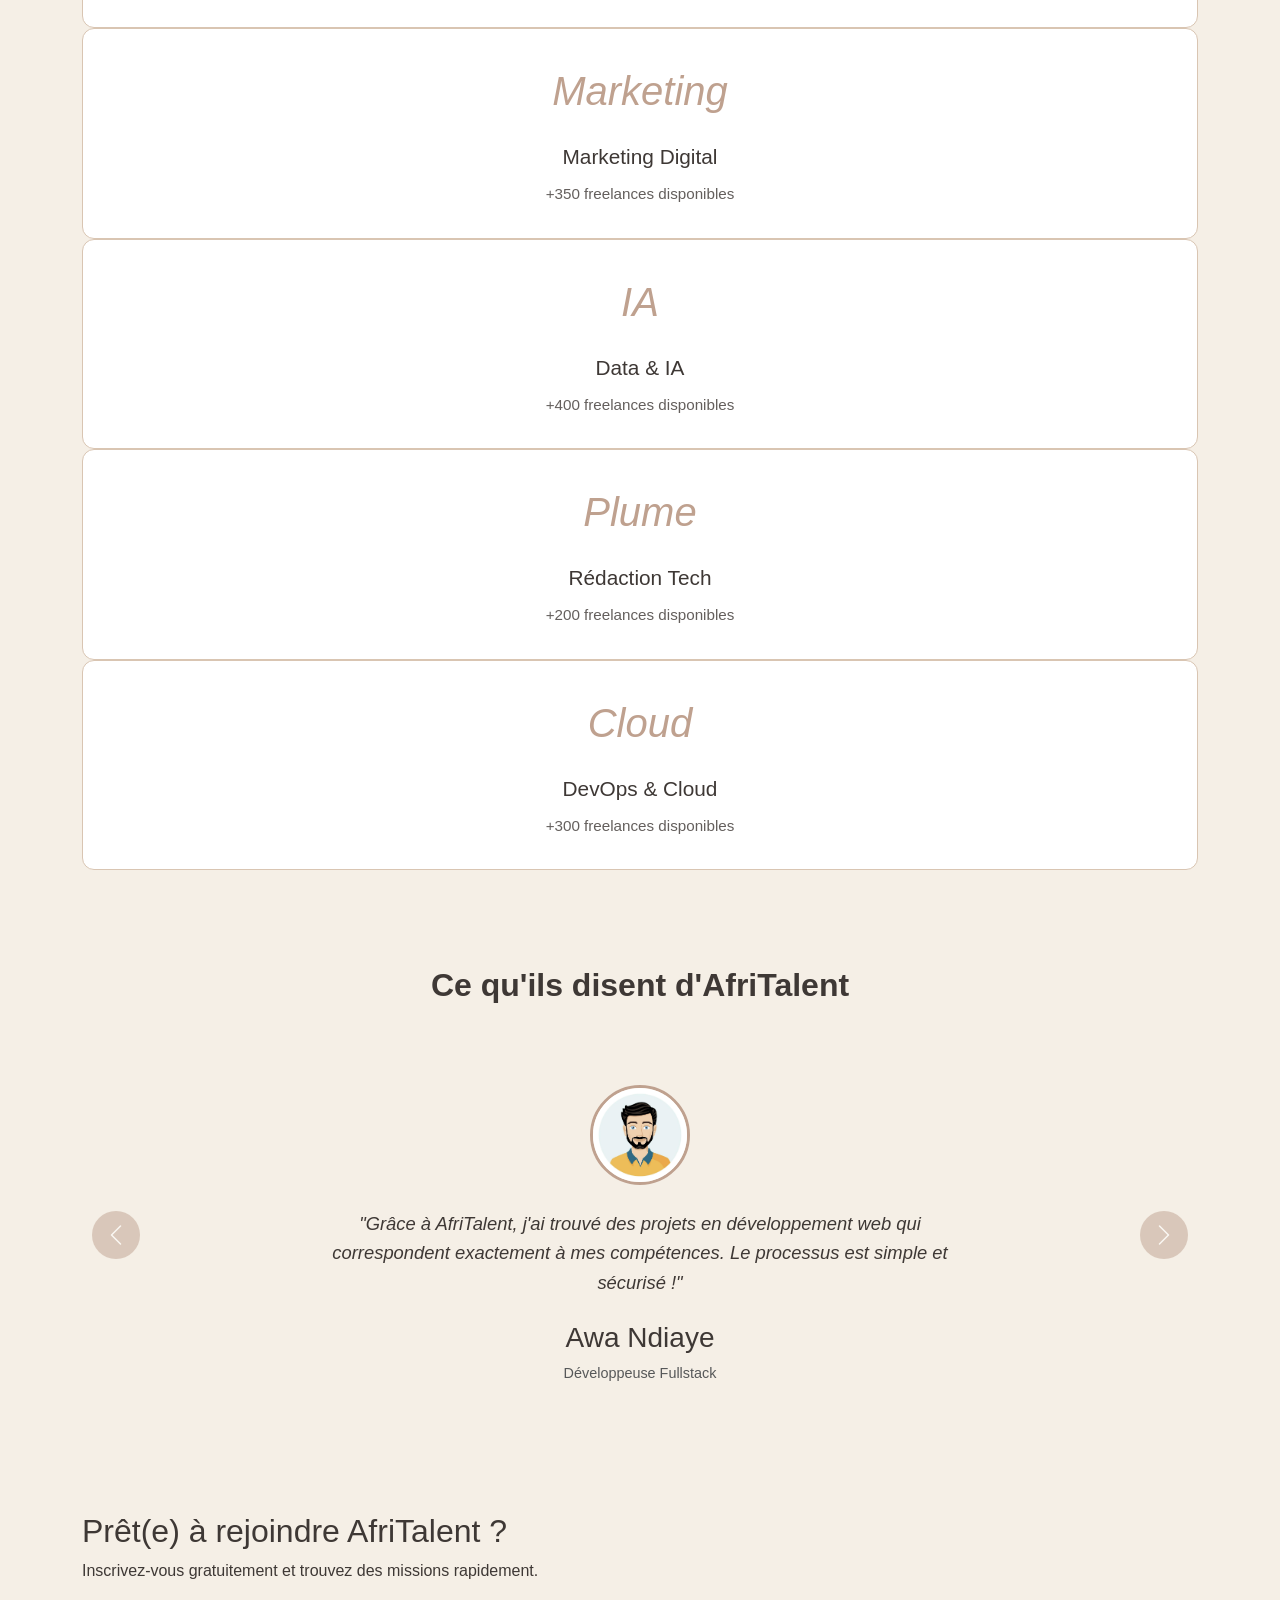
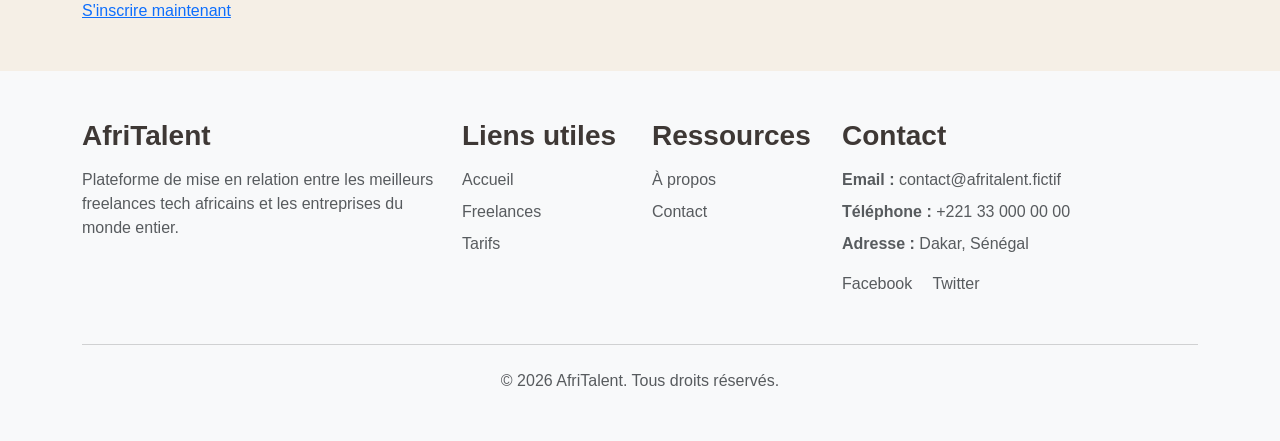
==== commit 372f3b0a: "Finalisation : corrections responsive, optimisation du code et commentaires" ====
--- a/index.html
+++ b/index.html
@@ -48,6 +48,7 @@
             <a href="contact.html" class="btn btn-primary">Rejoingnez nous</a>
         </div>
     </div>
+    </div>
 </nav>
         
      
@@ -58,54 +59,40 @@
                 <h1>Trouvez les meilleurs freelances tech en Afrique</h1>
                 <h2>Une plateforme moderne qui connecte talents et entreprises.</h2>
                 <div class="d-flex flex-wrap gap-3 mt-4">
-    <a href="freelance-register.html" class="btn btn-primary btn-lg px-4 fw-semibold shadow-sm">
-        Je suis Freelance
-    </a>
-    <a href="client-register.html" class="btn btn-outline-primary btn-lg px-4 fw-semibold shadow-sm">
-        Je cherche un Freelance
-    </a>
-</div>
+                <a href="freelance-register.html" class="btn btn-primary btn-lg px-4 fw-semibold shadow-sm">
+                    Je suis Freelance
+                </a>
+                <a href="client-register.html" class="btn btn-outline-primary btn-lg px-4 fw-semibold shadow-sm">
+                     Je cherche un Freelance
+                </a>
+            </div>
 
                 <div class="hero-images">
                     <img src="Images/workspace.jpg" alt="workspace AfriTalent">
-                    
-
                 </div>
                 <div class="container my-5 text-center">
-    <div class="row justify-content-center g-4">
-        
-        <div class="col-6 col-md-4">
-            <div class="counter-box p-3 shadow-sm rounded bg-white">
-                <h2 class="fw-bold mb-1 display-counter" data-target="2500" style="color: #7A1E1E !important;">0</h2>
-                <p class="text-muted mb-0 small">Freelances inscrits</p>
-            </div>
-        </div>
-
-        <div class="col-6 col-md-4">
-            <div class="counter-box p-3 shadow-sm rounded bg-white">
-                <h2 class="fw-bold mb-1 display-counter" data-target="800" style="color: #7A1E1E !important;">0</h2>
-                <p class="text-muted mb-0 small">Entreprises partenaires</p>
-            </div>
-        </div>
-
-        <div class="col-6 col-md-4">
-            <div class="counter-box p-3 shadow-sm rounded bg-white">
-                <h2 class="fw-bold mb-1 display-counter" data-target="12000" style="color: #7A1E1E !important;">0</h2>
-                <p class="text-muted mb-0 small">Missions réalisées</p>
-            </div>
-        </div>
-
-    </div>
-</div>
-
-    </div>
-</div>
-
-    </div>
-</div>
-
-
-                    
+                    <div class="row justify-content-center g-4">
+                        <div class="col-6 col-md-4">
+                            <div class="counter-box p-3 shadow-sm rounded bg-white">
+                                <h2 class="fw-bold mb-1 display-counter" data-target="2500" style="color: #7A1E1E !important;">0</h2>
+                                    <p class="text-muted mb-0 small">Freelances inscrits</p>
+                           </div>
+                        </div>
+
+                        <div class="col-6 col-md-4">
+                            <div class="counter-box p-3 shadow-sm rounded bg-white">
+                                 <h2 class="fw-bold mb-1 display-counter" data-target="800" style="color: #7A1E1E !important;">0</h2>
+                                    <p class="text-muted mb-0 small">Entreprises partenaires</p>
+                            </div>
+                        </div>
+
+                        <div class="col-6 col-md-4">
+                            <div class="counter-box p-3 shadow-sm rounded bg-white">
+                                <h2 class="fw-bold mb-1 display-counter" data-target="12000" style="color: #7A1E1E !important;">0</h2>
+                                    <p class="text-muted mb-0 small">Missions réalisées</p>
+                          </div>
+                        </div>
+                 </div>
                 </div>
             </div>
         </section>
@@ -121,7 +108,7 @@
                     </div>
                    <div class="bento-card">
                       <span>02</span>
-                      <i class="icon-placeholder"><img src="images/téléchargement (2).png" alt="mission"></i>
+                      <i class="icon-placeholder"><img src="images/téléchargement-2.png" alt="mission"></i>
                       <h3>Trouver une mission</h3>
                       <p>Explorez les opportunités et postulez aux projets qui correspondent à votre expertise.</p>
                    </div>
@@ -186,7 +173,7 @@
                         <!-- Remplacer l'URL par une vraie image de ton dossier si nécessaire -->
                         <img src="images/avatar3.jpg" alt="Avatar Awa Ndiaye">
                         <p>"Grâce à AfriTalent, j'ai trouvé des projets en développement web qui correspondent exactement à mes compétences. Le processus est simple et sécurisé !"</p>
-                        <h5>Awa Ndiaye</h5>
+                        <h3>Awa Ndiaye</h3>
                         <small class="text-muted">Développeuse Fullstack</small>
                     </div>
                 </div>
@@ -196,7 +183,7 @@
                     <div class="testimonial-item">
                         <img src="images/avatar1.avif" alt="Avatar Moussa Kamara">
                         <p>"Une plateforme moderne et indispensable pour recruter les meilleurs talents tech en Afrique. Nous avons trouvé notre perle rare en quelques jours."</p>
-                        <h5>Moussa Kamara</h5>
+                        <h3>Moussa Kamara</h3>
                         <small class="text-muted">Directeur Tech – InnoTech</small>
                     </div>
                 </div>
@@ -231,13 +218,13 @@
             
             <!-- Colonne 1 : Description de l'entreprise -->
             <div class="col-md-4 mb-4">
-                <h5 class="fw-bold mb-3">AfriTalent</h5>
+                <h3 class="fw-bold mb-3">AfriTalent</h3>
                 <p class="text-muted">Plateforme de mise en relation entre les meilleurs freelances tech africains et les entreprises du monde entier.</p>
             </div>
 
             <!-- Colonne 2 : Liens utiles -->
             <div class="col-md-2 col-6 mb-4">
-                <h5 class="fw-bold mb-3">Liens utiles</h5>
+                <h3 class="fw-bold mb-3">Liens utiles</h3>
                 <ul class="list-unstyled">
                     <li class="mb-2"><a href="#" class="text-decoration-none text-muted">Accueil</a></li>
                     <li class="mb-2"><a href="#" class="text-decoration-none text-muted">Freelances</a></li>
@@ -247,9 +234,9 @@
 
             <!-- Colonne 3 : Ressources -->
             <div class="col-md-2 col-6 mb-4">
-                <h5 class="fw-bold mb-3">Ressources</h5>
+                <h3 class="fw-bold mb-3">Ressources</h3>
                 <ul class="list-unstyled">
-                    <li class="mb-2"><a href="blog.html" class="text-decoration-none text-muted">Blog</a></li>
+                    
                     <li class="mb-2"><a href="about.html" class="text-decoration-none text-muted">À propos</a></li>
                     <li class="mb-2"><a href="contact.html" class="text-decoration-none text-muted">Contact</a></li>
                 </ul>
@@ -257,7 +244,7 @@
 
             <!-- Colonne 4 : Contact & Réseaux -->
             <div class="col-md-4 mb-4">
-                <h5 class="fw-bold mb-3">Contact</h5>
+                <h3 class="fw-bold mb-3">Contact</h3>
                 <ul class="list-unstyled text-muted">
                     <li class="mb-2"><strong>Email :</strong> contact@afritalent.fictif</li>
                     <li class="mb-2"><strong>Téléphone :</strong> +221 33 000 00 00</li>
@@ -280,10 +267,7 @@
         </div>
     </div>
 </footer>
-                </div>
-            </div>
-        </section>
-    </main>
+                
     <button id="backToTop" class="btn btn-primary" title="Retour en haut">⬆️</button>
     <script src="https://cdn.jsdelivr.net/npm/bootstrap@5.3.3/dist/js/bundle.min.js"></script>
     <script src="js/mains.js"></script>
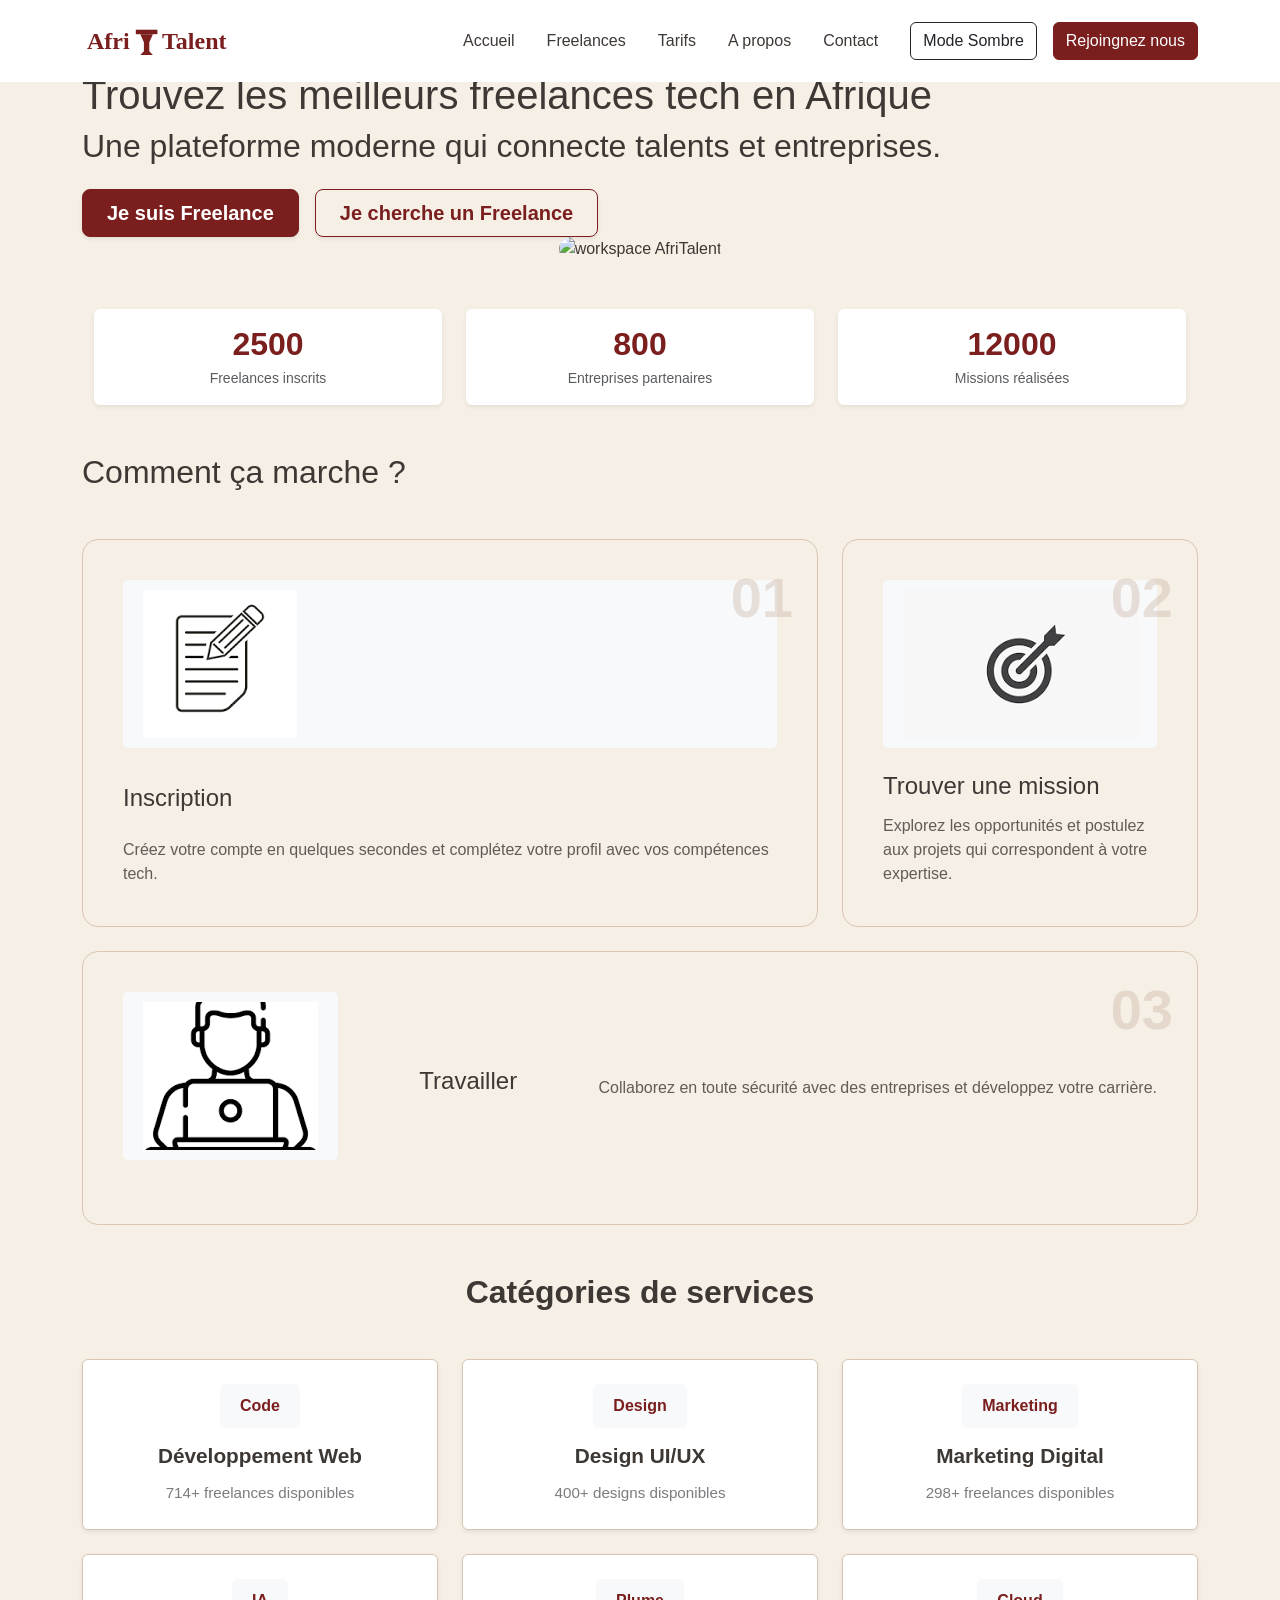
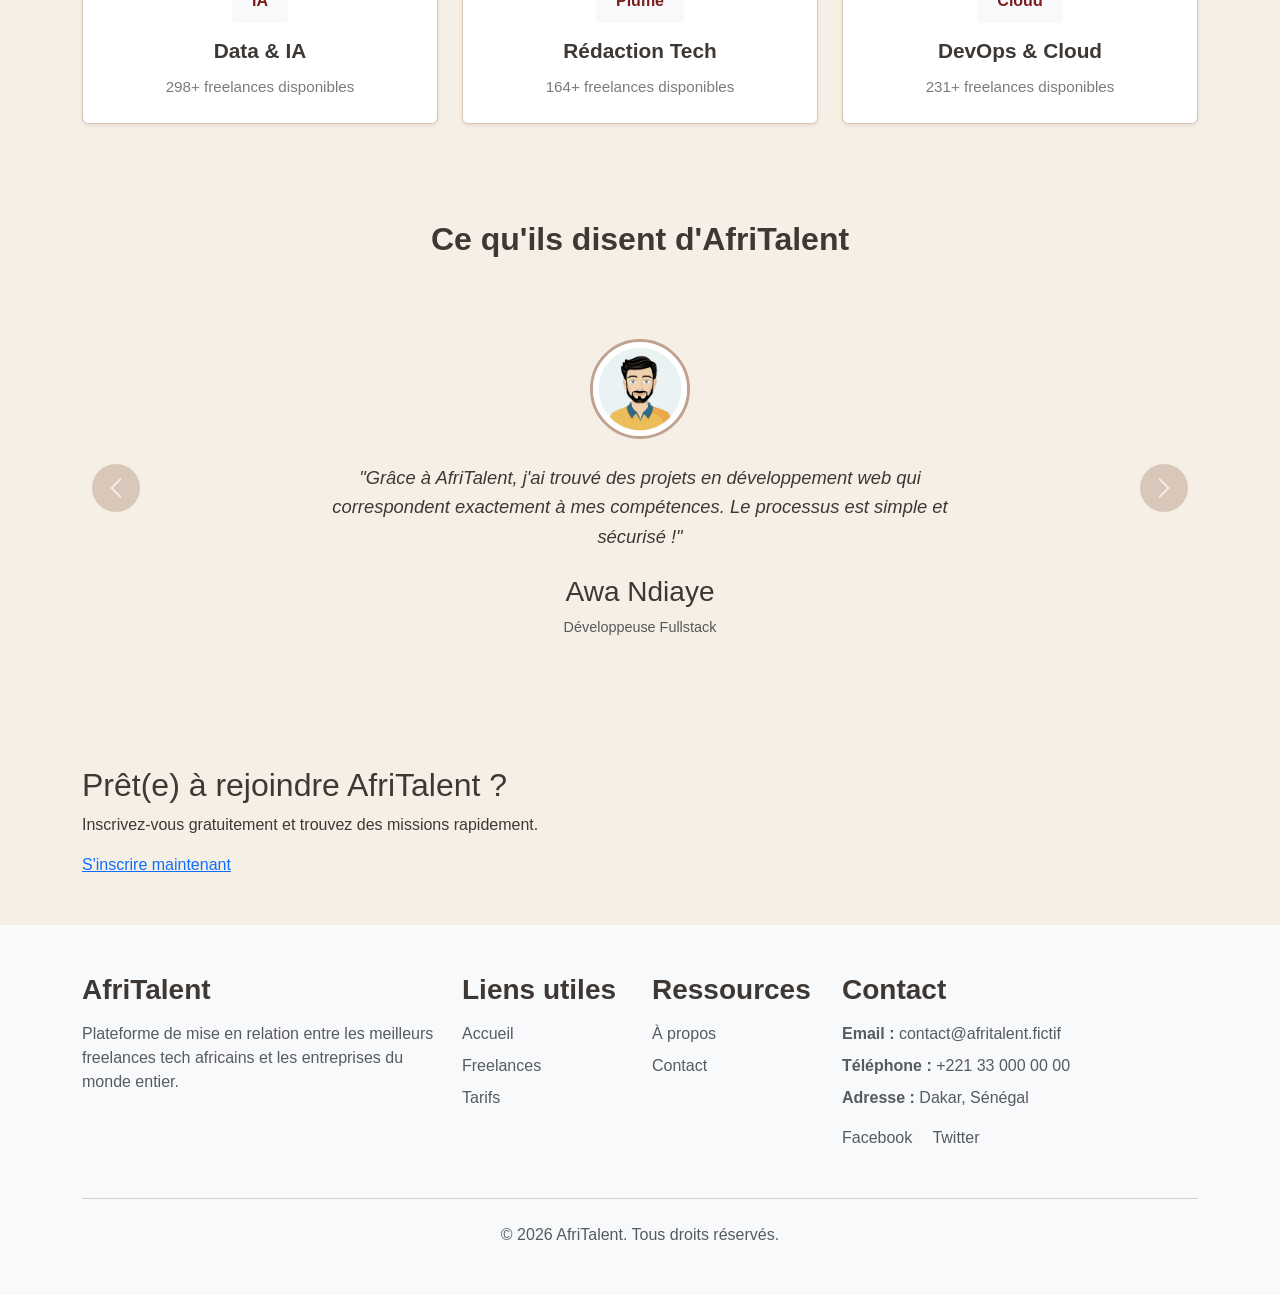
==== commit 20d5700d: ": Déploiement : GitHub Pages activé, README finalisé et présentation PowerPoint ajoutée" ====
--- a/index.html
+++ b/index.html
@@ -108,7 +108,7 @@
                     </div>
                    <div class="bento-card">
                       <span>02</span>
-                      <i class="icon-placeholder"><img src="images/téléchargement-2.png" alt="mission"></i>
+                      <i class="icon-placeholder"><img src="images/téléchargement -2.png" alt="mission"></i>
                       <h3>Trouver une mission</h3>
                       <p>Explorez les opportunités et postulez aux projets qui correspondent à votre expertise.</p>
                    </div>
@@ -122,43 +122,71 @@
            </div>
        </section>
 
-       <section class="fade-in-section">
-         <div class="container">
-             <h2>Catégories de services</h2>
-             <div class="categories-raw-container">
-                 <div class="category-card">
-                      <i class="icon-placeholder">Code</i>
-                      <h3>Développement Web</h3>
-                      <p><span class="counter" data-target="900">0</span>+ freelances disponibles</p>
-                 </div>
-                 <div class="category-card">
-                     <i class="icon-placeholder">Design</i>
-                     <h3>Design UI/UX</h3>
-                     <p><span class="counter" data-target="500">0</span>+ designs disponibles</p>
-                </div>
-                <div class="category-card">
-                 <i class="icon-placeholder">Marketing</i>
-                 <h3>Marketing Digital</h3>
-                 <p>+350 freelances disponibles</p>
-               </div>
-               <div class="category-card">
-                  <i class="icon-placeholder">IA</i>
-                  <h3>Data & IA</h3>
-                  <p>+400 freelances disponibles</p>
-              </div>
-              <div class="category-card">
-                  <i class="icon-placeholder">Plume</i>
-                  <h3>Rédaction Tech</h3>
-                  <p>+200 freelances disponibles</p>
-              </div>
-              <div class="category-card">
-                 <i class="icon-placeholder">Cloud</i>
-                 <h3>DevOps & Cloud</h3>
-                 <p>+300 freelances disponibles</p>
-              </div>
-        </div>
-      </div>
-    </section>
+      <section class="my-5" style="opacity: 1 !important; display: block !important;"></section>
+  <div class="container">
+    <h2 class="text-center mb-5 fw-bold">Catégories de services</h2>
+    
+    <!-- La ligne Bootstrap magique pour aligner les éléments -->
+    <div class="row row-cols-1 row-cols-md-2 row-cols-lg-3 g-4">
+      
+      <!-- 1. Développement Web -->
+      <div class="col">
+        <div class="category-card p-4 shadow-sm rounded bg-white text-center h-100">
+          <div class="icon-placeholder mb-3">Code</div>
+          <h3 class="h5 fw-bold">Développement Web</h3>
+          <p class="text-muted mb-0"><span class="counter" data-target="900">0</span>+ freelances disponibles</p>
+        </div>
+      </div>
+
+      <!-- 2. Design UI/UX -->
+      <div class="col">
+        <div class="category-card p-4 shadow-sm rounded bg-white text-center h-100">
+          <div class="icon-placeholder mb-3">Design</div>
+          <h3 class="h5 fw-bold">Design UI/UX</h3>
+          <p class="text-muted mb-0"><span class="counter" data-target="500">0</span>+ designs disponibles</p>
+        </div>
+      </div>
+
+      <!-- 3. Marketing Digital -->
+      <div class="col">
+        <div class="category-card p-4 shadow-sm rounded bg-white text-center h-100">
+          <div class="icon-placeholder mb-3">Marketing</div>
+          <h3 class="h5 fw-bold">Marketing Digital</h3>
+          <p class="text-muted mb-0"><span class="counter" data-target="350">0</span>+ freelances disponibles</p>
+        </div>
+      </div>
+
+      <!-- 4. Data & IA -->
+      <div class="col">
+        <div class="category-card p-4 shadow-sm rounded bg-white text-center h-100">
+          <div class="icon-placeholder mb-3">IA</div>
+          <h3 class="h5 fw-bold">Data & IA</h3>
+          <p class="text-muted mb-0"><span class="counter" data-target="400">0</span>+ freelances disponibles</p>
+        </div>
+      </div>
+
+      <!-- 5. Rédaction Tech -->
+      <div class="col">
+        <div class="category-card p-4 shadow-sm rounded bg-white text-center h-100">
+          <div class="icon-placeholder mb-3">Plume</div>
+          <h3 class="h5 fw-bold">Rédaction Tech</h3>
+          <p class="text-muted mb-0"><span class="counter" data-target="200">0</span>+ freelances disponibles</p>
+        </div>
+      </div>
+
+      <!-- 6. DevOps & Cloud -->
+      <div class="col">
+        <div class="category-card p-4 shadow-sm rounded bg-white text-center h-100">
+          <div class="icon-placeholder mb-3">Cloud</div>
+          <h3 class="h5 fw-bold">DevOps & Cloud</h3>
+          <p class="text-muted mb-0"><span class="counter" data-target="300">0</span>+ freelances disponibles</p>
+        </div>
+      </div>
+
+    </div> <!-- Fin de la row -->
+  </div>
+</section>
+    
 
    <section class="testimonials-section">
     <div class="container">
@@ -269,7 +297,7 @@
 </footer>
                 
     <button id="backToTop" class="btn btn-primary" title="Retour en haut">⬆️</button>
-    <script src="https://cdn.jsdelivr.net/npm/bootstrap@5.3.3/dist/js/bundle.min.js"></script>
+    <script src="https://cdn.jsdelivr.net/npm/bootstrap@5.3.3/dist/js/bootstrap.bundle.min.js"></script>
     <script src="js/mains.js"></script>
 </body>
 </html>
--- a/css/style.css
+++ b/css/style.css
@@ -802,4 +802,37 @@
 .accordion-collapse.show {
     display: block !important;
     height: auto !important;
+}
+/* Le conteneur principal : on s'assure qu'il ne bloque rien */
+.categories-raw-container {
+    display: block; 
+    width: 100%;
+}
+
+/* Le style de tes cartes individuelles */
+.category-card {
+    background: #ffffff;
+    padding: 1.5rem;
+    border-radius: 10px;
+    box-shadow: 0 4px 6px rgba(0, 0, 0, 0.05);
+    text-align: center;
+    height: 100%; /* Permet d'avoir des cartes de tailles égales */
+    transition: transform 0.2s ease, box-shadow 0.2s ease;
+}
+
+/* Optionnel : un petit effet au survol pour faire pro */
+.category-card:hover {
+    transform: translateY(-5px);
+    box-shadow: 0 8px 15px rgba(0, 0, 0, 0.1);
+}
+
+/* Style pour tes icônes temporaires */
+.icon-placeholder {
+    display: inline-block;
+    background-color: #f8f9fa;
+    color: #7A1E1E;
+    padding: 10px 20px;
+    border-radius: 5px;
+    font-weight: bold;
+    font-style: normal;
 }
